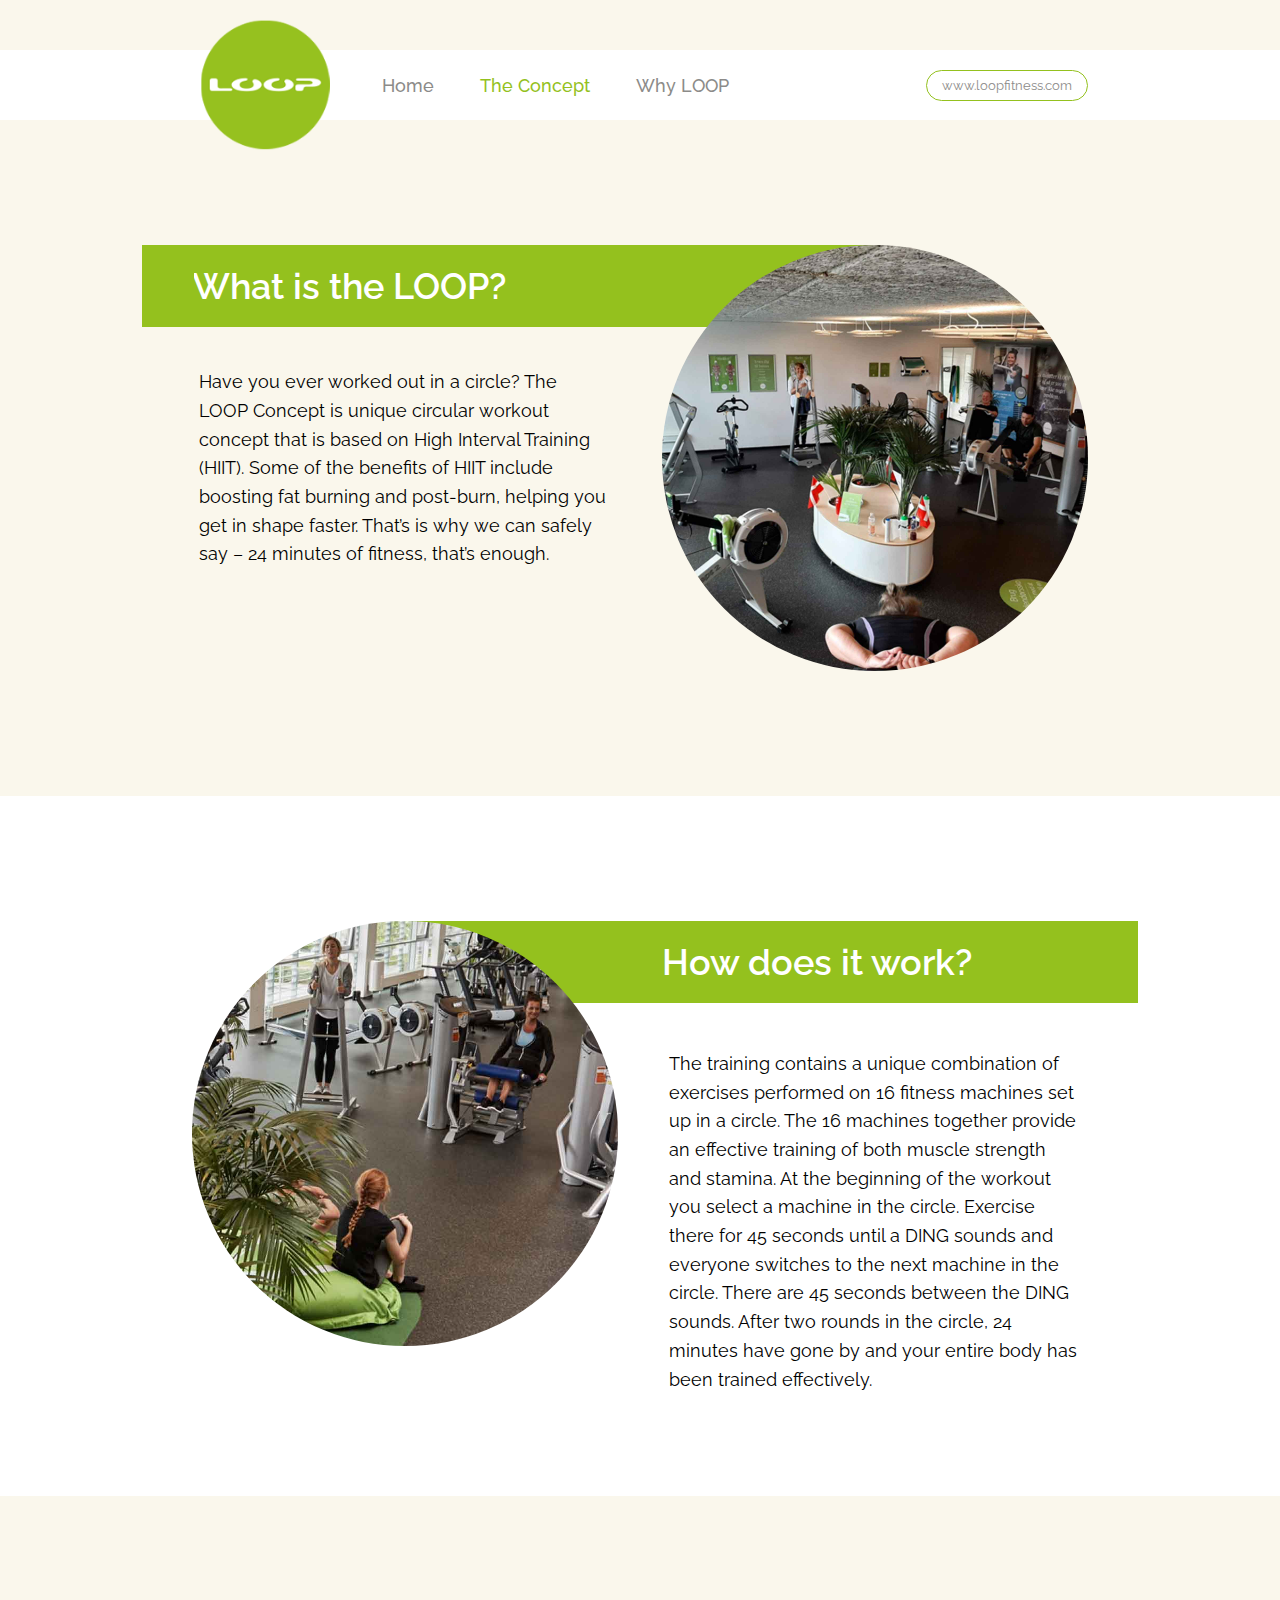
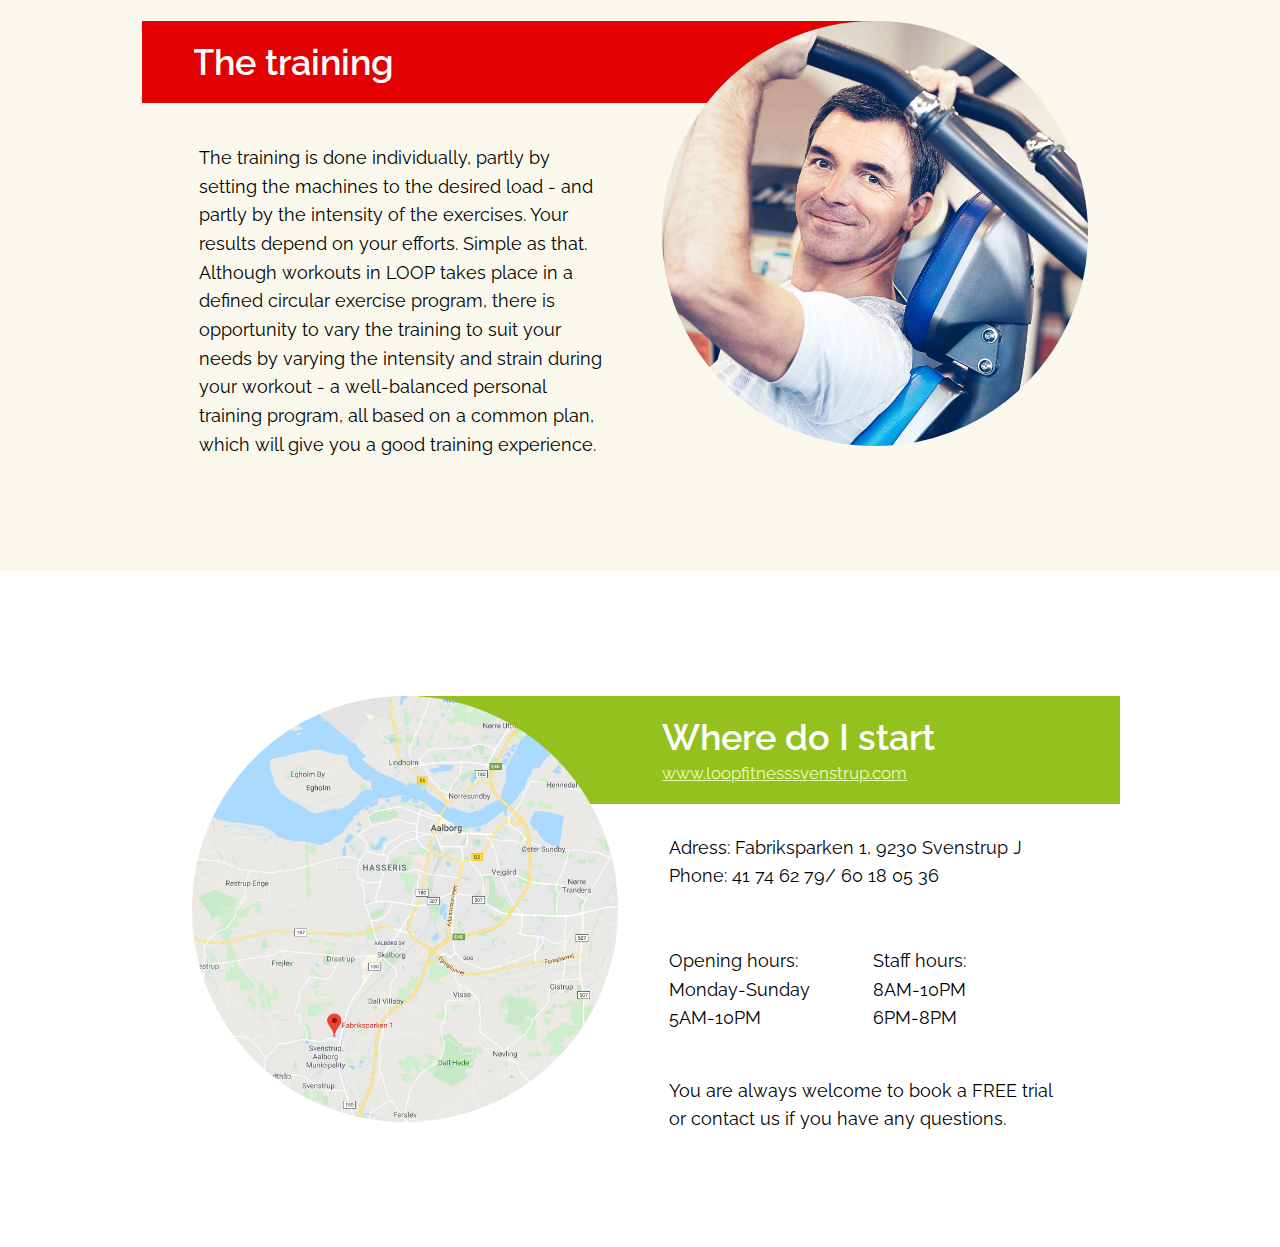
==== concept.html @ ef7888d4 "added content" ====
<!DOCTYPE html>
<html lang="en" dir="ltr">

<head>
    <meta charset="UTF-8">
    <meta name="viewport" content="width=device-width, initial-scale=1.0">
    <meta http-equiv="X-UA-Compatible" content="ie=edge">
    <meta name="description"
        content="The 16 carefully selected machines provide an effective training of both muscle strength and fitness with our unique LOOP concept.">
    <link href="https://fonts.googleapis.com/css?family=Raleway:400,500,600,700&display=swap" rel="stylesheet">
    <link href="./font-awesome/css/font-awesome.min.css" rel="stylesheet">
    <link href="./styles.css" rel="stylesheet" type="text/css">
    <title>LOOP Fitness Svenstrup</title>
</head>

<body class="grid-container">
    <header>
        <img src="./images/loop_logo.png" alt="logo" class="logo">
        <nav>
            <ul>
                <li><a href="index.html">Home</a></li>
                <li class="active"><a href="concept.html">The Concept</a></li>
                <li><a href="why_loop.html">Why LOOP</a></li>
            </ul>
        </nav>
        <a class="nav-btn" href="https://loopfitness.com/da/" target="_blank">www.loopfitness.com</a>
        <i id="menuButton" class="fa fa-bars fa-lg" aria-hidden="true"></i>
    </header>

    <section class="grid-section">
        <header class="item-header">
            <h2 class="headline">What is the LOOP? </h2>
        </header>
        <img src="./images/machines.jpg" alt="Loop person" class="item-image">
        <p class="item-paragraph">
            Have you ever worked out in a circle? The LOOP Concept is unique circular workout concept that is based on
            High Interval Training (HIIT). Some of the benefits of HIIT include boosting fat burning and post-burn,
            helping you get in shape faster. That’s is why we can safely say – 24 minutes of fitness, that’s enough.
        </p>
    </section>

    <section class="flipped grid-section grid-section-flipped ">
        <header class="item-header">
            <h2 class="headline">How does it work? </h2>
        </header>
        <img src="./images/howdoesitwork.jpg" alt="LOOP Concept" class="item-image">
        <p class="item-paragraph">
            The training contains a unique combination of exercises performed on 16 fitness machines set up in a circle.
            The 16 machines together provide an effective training of both muscle strength and stamina. At the beginning
            of the workout you select a machine in the circle. Exercise there for 45 seconds until a DING sounds and
            everyone switches to the next machine in the circle. There are 45 seconds between the DING sounds. After two
            rounds in the circle, 24 minutes have gone by and your entire body has been trained effectively.
        </p>
    </section>

    <section class="christmas grid-section">
        <header class="item-header">
            <h2 class="headline">The training</h2>
        </header>
        <img src="./images/training.jpg" alt="Christmas" class="item-image">
        <p class="item-paragraph">
            The training is done individually, partly by setting the machines to the desired load - and partly by the
            intensity of the exercises. Your results depend on your efforts. Simple as that.

            Although workouts in LOOP takes place in a defined circular exercise program, there is opportunity to vary
            the training to suit your needs by varying the intensity and strain during your workout - a well-balanced
            personal training program, all based on a common plan, which will give you a good training experience.
        </p>
    </section>

    <footer>
        <section class="flipped grid-footer">
            <header class="item-header">
                <h2 class="headline"> Where do I start</h2>
                <a class="link" href="https://loopfitness.com/da/svenstrup-j/" target="_blank">www.loopfitnesssvenstrup.com</a>
            </header>
            <img src="./images/map.jpg" alt="LOOP Fitness Svenstrup map" class="item-image">
            <p class="item-address">
                Adress: Fabriksparken 1, 9230 Svenstrup J
                <br>
                Phone: 41 74 62 79/ 60 18 05 36
            </p>
            <p class="item-centre-hours">
                Opening hours: <br>
                Monday-Sunday <br>
                5AM-10PM
            </p>
            <p class="item-staff-hours">
                Staff hours: <br>
                8AM-10PM <br>
                6PM-8PM
            </p>
            <p class="item-welcome">You are always welcome to book a FREE trial or contact us if you have any questions.
            </p>
        </section>
    </footer>
    <script src="./scripts/main.js"></script>
</body>

</html>
---- styles.css ----
@charset "UTF-8";
:root {
    --lightyellow: #FAF7EC;
    --green: #BFDA79;
    --darkgreen: #94C11E;
    --lightgreen: #e9ffaf;
    --gray: #F5F5F5;
    --darkgray: #8C8B89;
    --white: #FFFFFF;
    --black: #000000;
    --red: #E20000;
}

* {
    margin: 0;
    padding: 0;
    box-sizing: border-box;
}

html, body {
    font-family: 'Raleway', sans-serif;
}

body {
    background-color: var(--lightyellow);
    min-height: 400px;
    font-size: 22px;
}

p {
    font-size: 1.1vw;
    line-height: 1.6;
}

.headline {
    font-size: 2.6vw;
}

body > header {
    width: 100%;
    margin-top: 50px;
    position: relative;
    grid-column-start: 2;
    grid-column-end: 3;
}

body > header::before,
body > header::after {
    content: '';
    height: 100%;
    width: 15vw;
    background-color: var(--white);
    position: absolute;
    top: 0;
}

body > header::before {
    left: -15vw;
}

body > header::after {
    right: -15vw;
}

nav {
    height: 70px;
    width: 100%;
    background-color: var(--white);
}

nav ul {
    list-style-type: none;
    margin-left: 170px;
    padding-top: 21px;
}

nav ul li {
    display: inline;
    margin: 0 20px;
    position: relative;
}

nav ul li a {
    text-decoration: none;
    color: var(--darkgray);
    font-size: 1.4vw;
    font-weight: 500;
    transition: 0.15s ease-in-out;
}

nav ul li.active a {
    color: var(--darkgreen);
}

nav ul li a:hover {
    color: var(--darkgreen);
}

.logo {
    top: -32px;
    position: absolute;
    width: 150px;
    height: auto;
}

#menuButton {
    display: none;
}

.nav-btn {
    position: absolute;
    border: 1px solid var(--darkgreen);
    border-radius: 30px;
    text-align: center;
    padding: 7px 15px;
    font-family: Raleway, sans-serif;
    color: var(--darkgray);
    text-decoration: none;
    right: 0;
    top: 28%;
    font-size: 1vw;
    transition: 0.5s;
}

.nav-btn:hover {
    background-color: var(--darkgreen);
    opacity: 70%;
    color: #FFFFFF;
}

section {
    padding: 150px 0;
    position: relative;
}

section.flipped::after, section.flipped::before {
    content: '';
    background: rgb(255, 255, 255);
    width: 15vw;
    height: 100%;
    position: absolute;
    top: 0;
    z-index: 1;
}

section.flipped::after {
    right: -15vw;
}

section.flipped::before {
    left: -15vw;
}

section, footer {
    grid-column-start: 2;
    grid-column-end: 3;
}

/* default section */
section p {
    margin-top: 10px;
    padding: 7px;
    grid-column-start: 1;
    grid-column-end: 2;
}

section header {
    color: white;
    background-color: var(--darkgreen);
    position: relative;
    padding: 20px 0;
}

section header::before, section header::after {
    content: ' ';
    height: 100%;
    background-color: var(--darkgreen);
    position: absolute;
    z-index: 100;
} 

section header::before {
    top: 0;
    width: 52px;
    left: -50px;
}

section header::after {
    width: 60%;
    right: -60%;
    top: 0;
    z-index: 1;
}

section .headline {
    position: relative;
    font-weight: 600;
    width: 100%;
}

section img {
    width: 100%;
    height: auto;
    border-radius: 50%;
    z-index: 100;
}

section header .link {
    color: var(--lightgreen);
    transition: 0.25s ease-in-out;
    margin-top: 4px;
    font-size: 1.3vw;
}

section header .link:visited {
    color: var(--lightgreen);
}

section header .link:hover {
    color: var(--white);
}

/* flipped section */
section.flipped {
    background-color: var(--white);
}

section.flipped img {
    right: unset;
    left: 0;
}

section.flipped header {
    padding: 20px 0;
}

section.flipped header::before {
    width: 55px;
    left: unset;
    right: -50px;
}

section.flipped header::after {
    right: unset;
    left: -60%;
}

/* christmas section */

.christmas header {
    background-color: #E20000;
}

.christmas header::before,
.christmas header::after {
    background-color: #E20000;
}

/*footer section*/

.flex-container {
    display: flex;
    margin-left: 34vw;
}

/* Grid */
.item-image {
    grid-area: image;
}

.item-paragraph {
    grid-area: paragraph;
}

.item-header {
    grid-area: header;
    align-self: baseline;
}

.item-address {
    grid-area: address;
    align-self: center;
}

.item-centre-hours {
    grid-area: centreHours;
    align-self: center;
}

.item-staff-hours {
    grid-area: staffHours;
    align-self: center;
}

.item-welcome {
    grid-area: welcome
}

.grid-container {
    width: 100%;
}
    
.grid-container {
    display: grid;
    grid-template-columns: 15vw auto 15vw;
    grid-template-rows: auto;
}

.grid-section {
    display: grid;
    grid-template-columns: 47.5% 47.5%;
    grid-column-gap: 5%;
    grid-template-rows: 25% auto;
    grid-template-areas: 
    "header image"
    "paragraph image";
}

.grid-section-flipped {
    grid-template-areas: 
    "image header"
    "image paragraph"
}

.grid-footer {
    display: grid;
    grid-template-columns: 47.5% 5% 22.75% 22.75%;
    grid-template-rows: auto 25% 35% auto;
    grid-template-areas: 
    "image . header header"
    "image . address address"
    "image . centreHours staffHours"
    "image . welcome welcome";
}

/*Small laptops & bigger tablets*/
@media (min-width: 1024px) and (max-width: 1440px) {
    section {
        padding: 125px 0;
        position: relative;
    }

    p {
        font-size: 1.4vw;
        line-height: 1.6;
    }
}

/*Tablets*/
@media (min-width: 768px) and (max-width: 1024px) {
    .grid-container {
        grid-template-columns: 10vw auto 10vw;
    }

    body > header::before,
    body > header::after,
    section.flipped::after, 
    section.flipped::before {
        width: 10vw;
    }

    body > header::before,
    section.flipped::before {
        left: -10vw;
    }

    body > header::after,
    section.flipped::after {
        right: -10vw;
    }

    nav {
        display: flex;
        justify-content: flex-end;
        margin-left: 0;
    }

    nav ul li a {
        font-size: 1.8vw;
    }

    nav ul li:last-child {
        margin-right: 0;
    }

    .nav-btn {
        display: none;
    }
    
    p {
        font-size: 1.6vw;
        line-height: 1.6;
    }
    
    section article header::before {
        width: 50px;
    } 
    
    section.flipped header::before {
        width: 32px;
        left: unset;
        right: -30px;
    }

    section header::before {
        width: 32px;
        left: -30px;
    }
    
    section {
        padding: 125px 0;
        position: relative;
    }
}

/* common tablets - small laptops */
@media (min-width: 768px) and (max-width: 1440px) {
    section header::after {
        width: 62%;
    }

    .headline {
        font-size: 2.8vw;
        z-index: 10;
    }

    .link {
        position: relative;
        z-index: 10;
    }
}

/*Phones & phablets*/
@media (max-width: 768px) {
    .grid-container {
        display: grid;
        grid-template-columns: 10vw auto 10vw;
        grid-template-rows: auto;
    }

    .grid-section {
        display: grid;
        grid-template-columns: 100%;
        grid-template-rows: auto auto auto;
        grid-template-areas:
            "header"
            "image"
            "paragraph";
    }

    .grid-footer {
        display: grid;
        grid-template-columns: 50% 50%;
        grid-template-rows: repeat(5, auto);
        grid-template-areas:
            "header header"
            "image image"
            "address address"
            "centreHours staffHours"
            "welcome welcome";
    }

    .item-address,
    .item-welcome {
        text-align: center;
    }

    section header .link {
        color: var(--darkgray);
        margin: 10px 0;
        font-size: 4vw;
    }

    section header .link:visited {
        color: var(--darkgray);
    }

    section header::before, 
    section header::after {
        display: none;
    }

    section.flipped::after, 
    section.flipped::before,
    body > header::before,
    body > header::after {
        width: 10vw;
    }

    section.flipped::after,
    body > header::after {
        right: -10vw;
    }

    section.flipped::before,
    body > header::before {
        left: -10vw;
    }
    
    section.christmas header {
        background: transparent;
        color: var(--red);
    }

    section header {
        background: transparent;
        color: var(--darkgreen);
    }

    section, section.flipped {
        padding: 3%;
    }

    .headline {
        font-size: 6vw;
        line-height: 1.2;
        text-align: center;
    }

    section article header,
    section.flipped header {
        padding: 20px 0;
        width: 100%;
        color: var(--darkgreen);
        background: transparent;
        text-align: center;
    }

    .christmas article header {
        background: transparent;
        color: var(--red);
    }

    section article header .link,
    section article header .link:visited {
        color: var(--darkgray);
        font-size: 4vw;
    }
    

    section img {
        width: 70%;
        margin: 0 15%;
        position: relative;
    }

    section p {
        width: 100%;
        margin: 20px 0;
        font-size: 3.5vw;
    }

    section article header::before {
        display: none;
    }

    .logo {
        width: 100px;
        left: 0px;
        top: -21px;
        margin: 0;
    }

    .nav-btn {
        display: none;
    }

    #menuButton {
        display: block;
    }
    
    header .fa {
        position: absolute;
        right: 0;
        top: 14px;
        color: var(--darkgray);
    }
    
    header nav {
        background-color: var(--white);
        height: 50px;
        transition: 0.15s ease-out;
        justify-content: center;
    }
    
    header nav ul {
        text-align: center;
        list-style-type: none;
        padding: 15px 0 0 0;
        margin: 0;
    }
    
    header nav.active {
        height: 173px;
    }
    
    header nav ul li {
        opacity: 0;
        margin: 15px 0;
        display: block;
    }

    header nav ul li:first-child {
        margin-top: 0;
    }

    header nav ul li:last-child {
        margin-bottom: 0;
    }
    
    header nav.active ul li {
        opacity: 1;
        transition: 0.25s ease-in-out;
    }
    
    header nav ul li.active {
        color: var(--darkgreen);
    }

    header nav.active ul li::after {
        opacity: 1;
    }
    
    header nav ul li::after {
        content: ' ';
        display: block;
        height: 2px;
        width: 50px;
        background-color: var(--darkgreen);
        margin-left: calc(50% - 25px);
        margin-top: 10px;
        transition: 0.15s ease-in-out;
        opacity: 0;
    }
    
    header nav ul li:last-child::after {
        content: ' ';
        display: none;
    }

    header nav ul li a {
        font-size: 3.2vw;
    }
}

@media (max-width: 475px) {
    body > header {
        margin-bottom: 20px;
    }

    header nav ul li a {
        font-size: 4vw;
    }
}
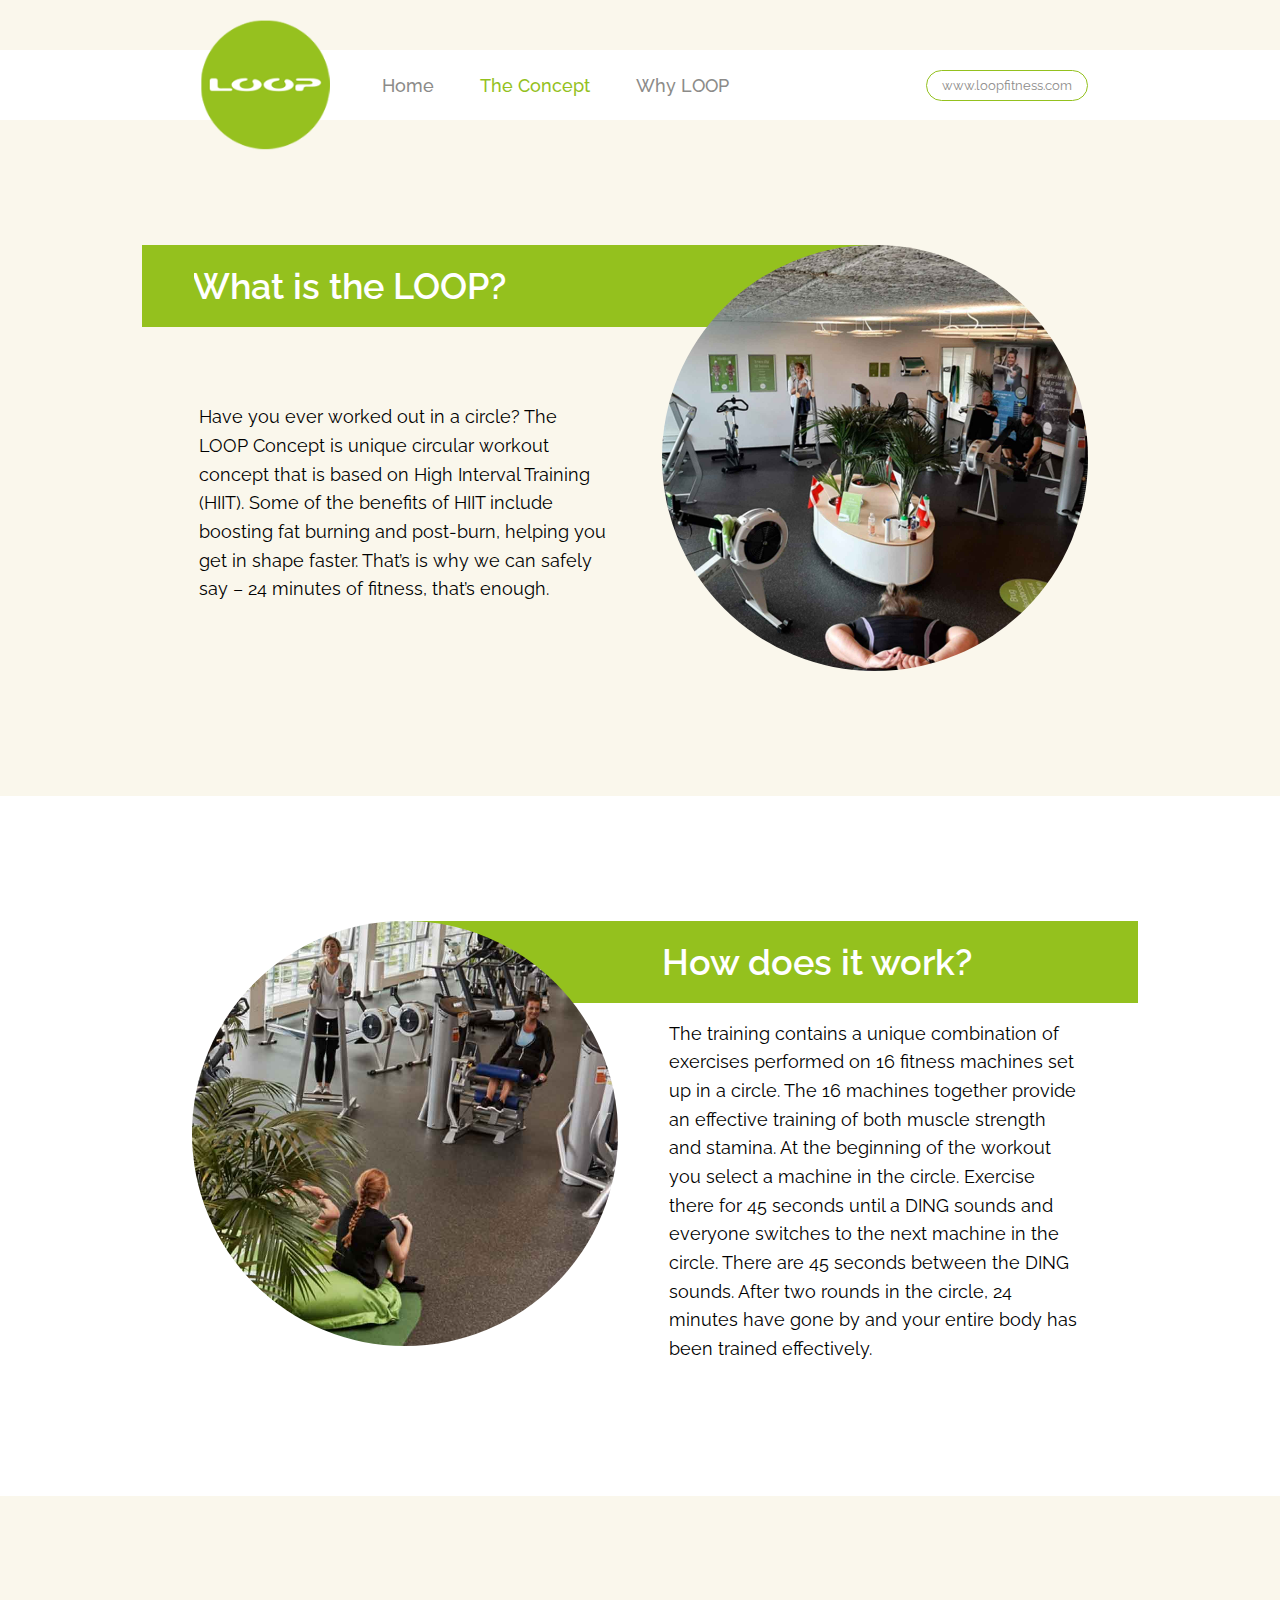
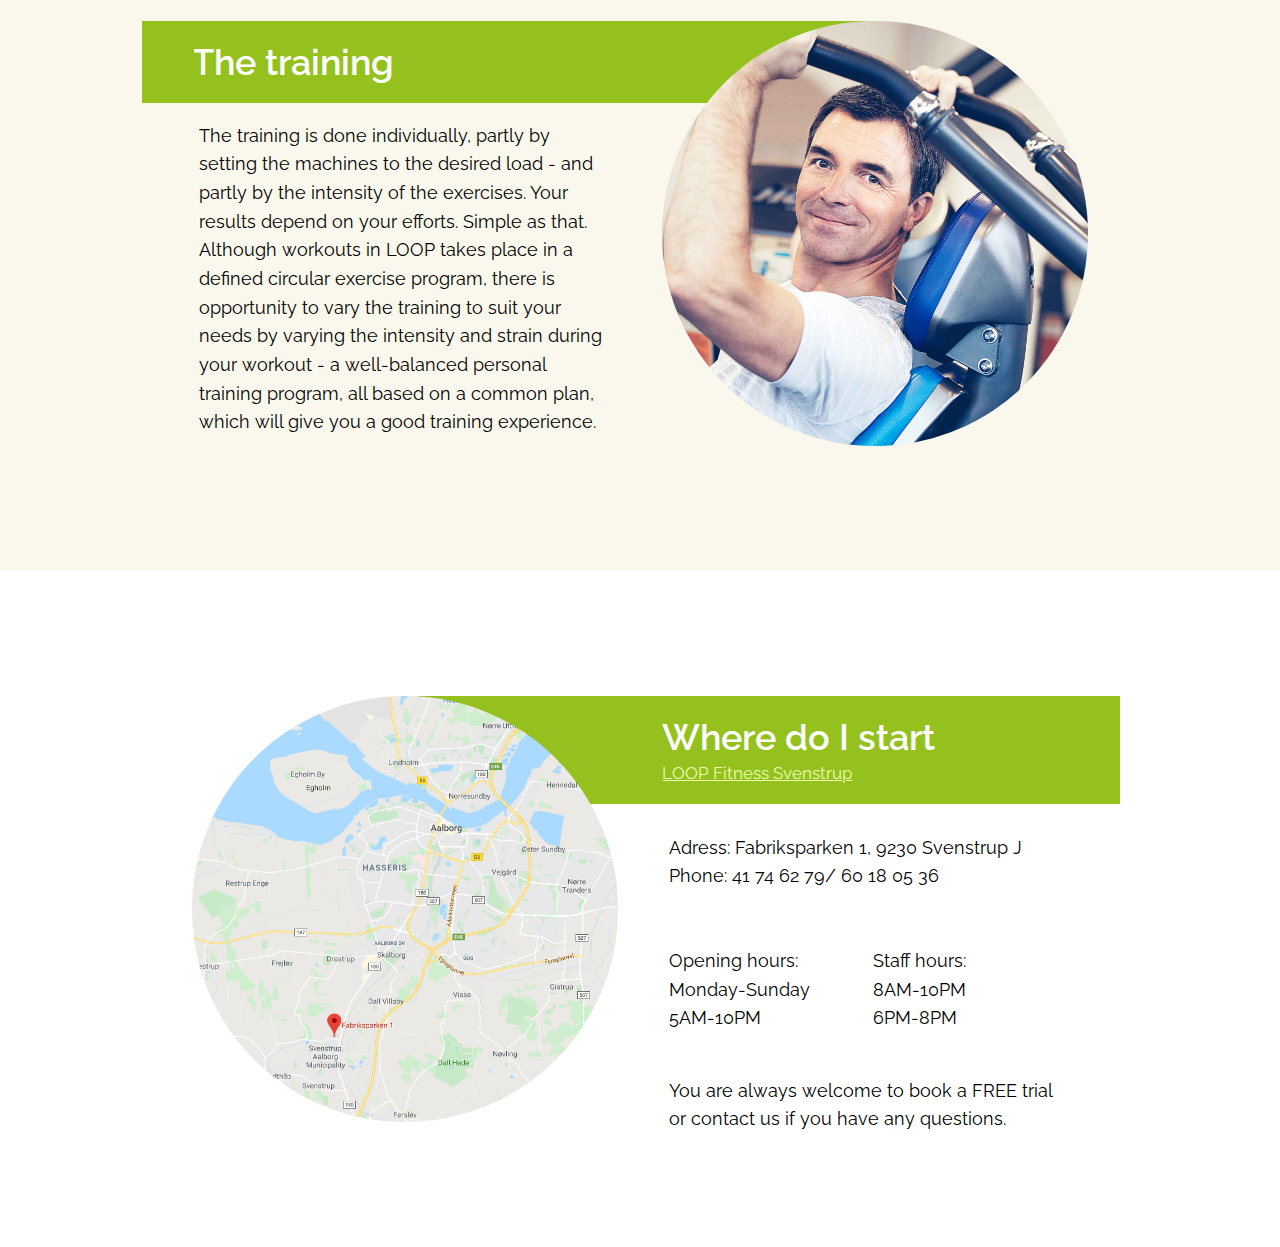
==== commit 646f2da1: "Fix links and headings" ====
--- a/concept.html
+++ b/concept.html
@@ -19,7 +19,7 @@
         <nav>
             <ul>
                 <li><a href="index.html">Home</a></li>
-                <li class="active"><a href="concept.html">The Concept</a></li>
+                <li class="active"><a href="">The Concept</a></li>
                 <li><a href="why_loop.html">Why LOOP</a></li>
             </ul>
         </nav>
@@ -53,7 +53,7 @@
         </p>
     </section>
 
-    <section class="christmas grid-section">
+    <section class="grid-section">
         <header class="item-header">
             <h2 class="headline">The training</h2>
         </header>
@@ -72,7 +72,7 @@
         <section class="flipped grid-footer">
             <header class="item-header">
                 <h2 class="headline"> Where do I start</h2>
-                <a class="link" href="https://loopfitness.com/da/svenstrup-j/" target="_blank">www.loopfitnesssvenstrup.com</a>
+                <a class="link" href="https://loopfitness.com/da/svenstrup-j/" target="_blank">LOOP Fitness Svenstrup</a>
             </header>
             <img src="./images/map.jpg" alt="LOOP Fitness Svenstrup map" class="item-image">
             <p class="item-address">
--- a/styles.css
+++ b/styles.css
@@ -310,7 +310,7 @@
     display: grid;
     grid-template-columns: 47.5% 47.5%;
     grid-column-gap: 5%;
-    grid-template-rows: 25% auto;
+    grid-template-rows: auto auto;
     grid-template-areas: 
     "header image"
     "paragraph image";
@@ -460,6 +460,10 @@
             "welcome welcome";
     }
 
+    body > header {
+        margin-bottom: 20px;
+    }
+
     .item-address,
     .item-welcome {
         text-align: center;
@@ -644,10 +648,6 @@
 }
 
 @media (max-width: 475px) {
-    body > header {
-        margin-bottom: 20px;
-    }
-
     header nav ul li a {
         font-size: 4vw;
     }
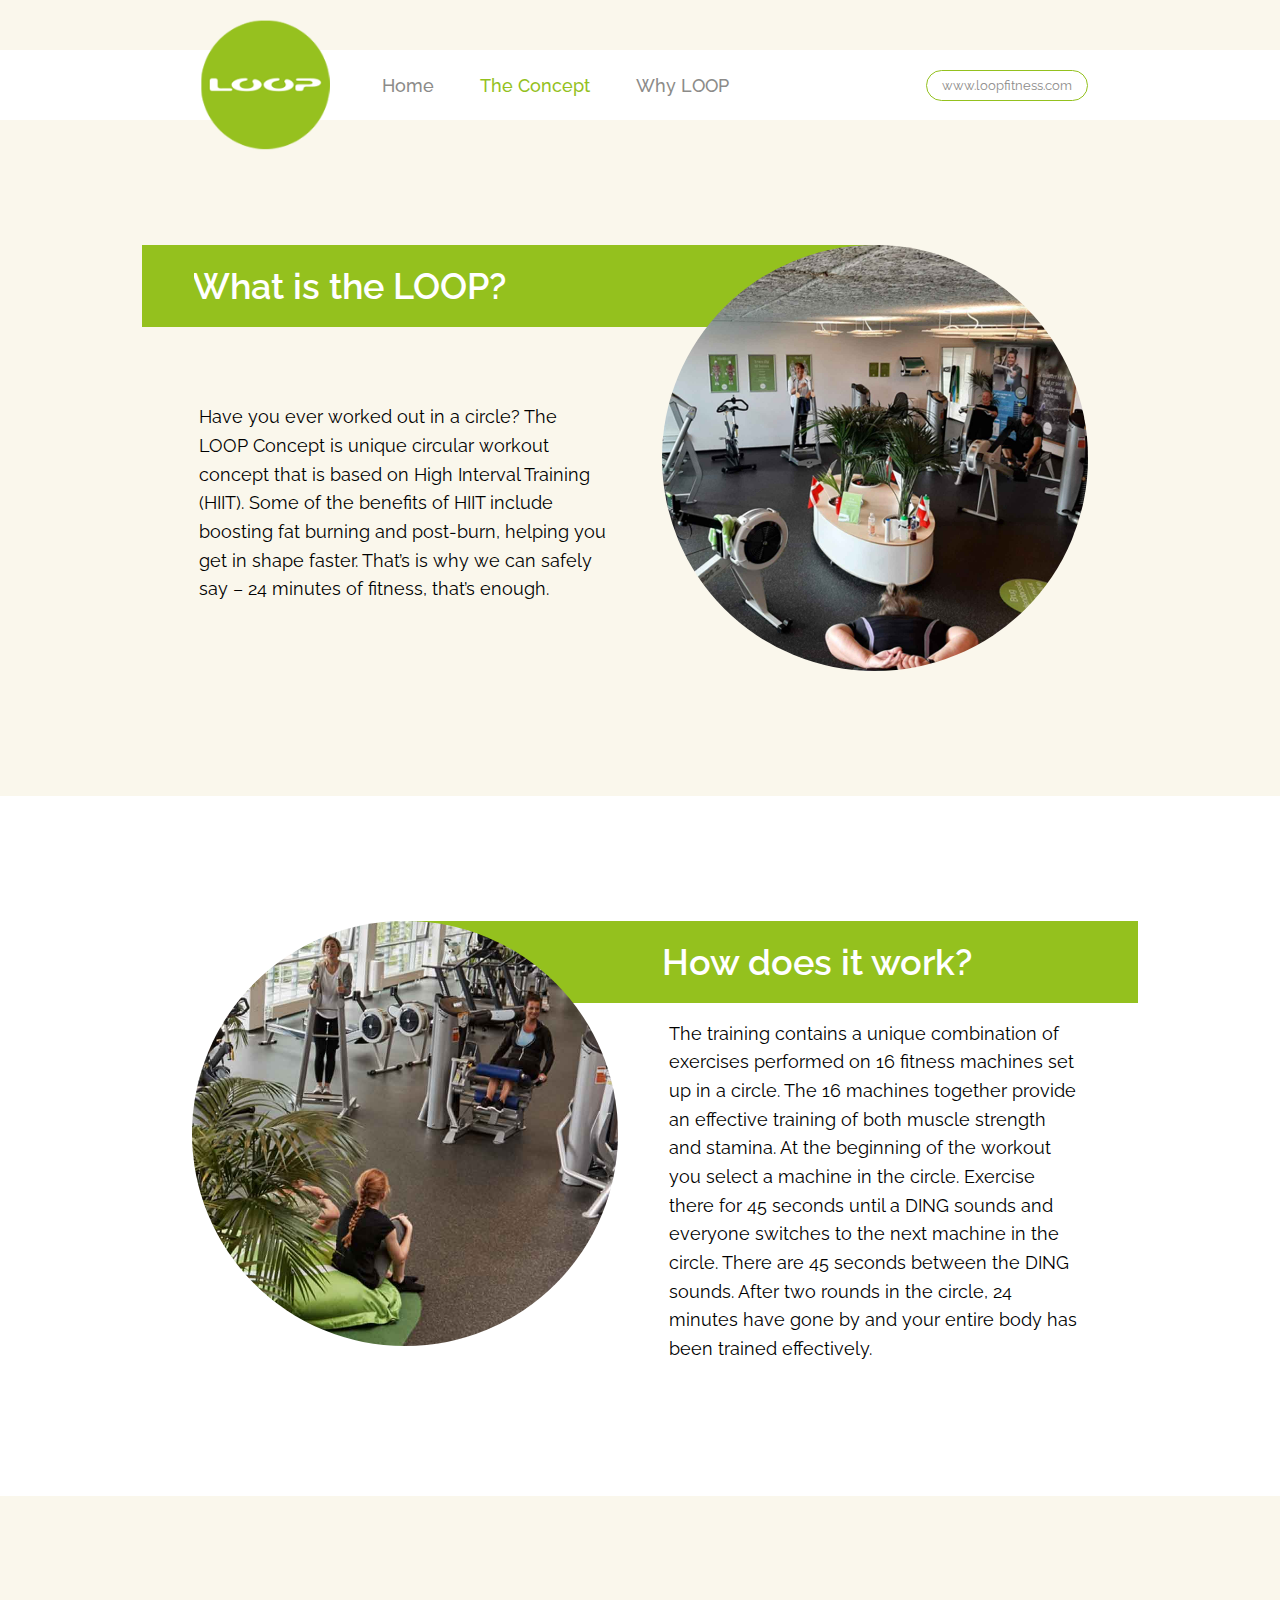
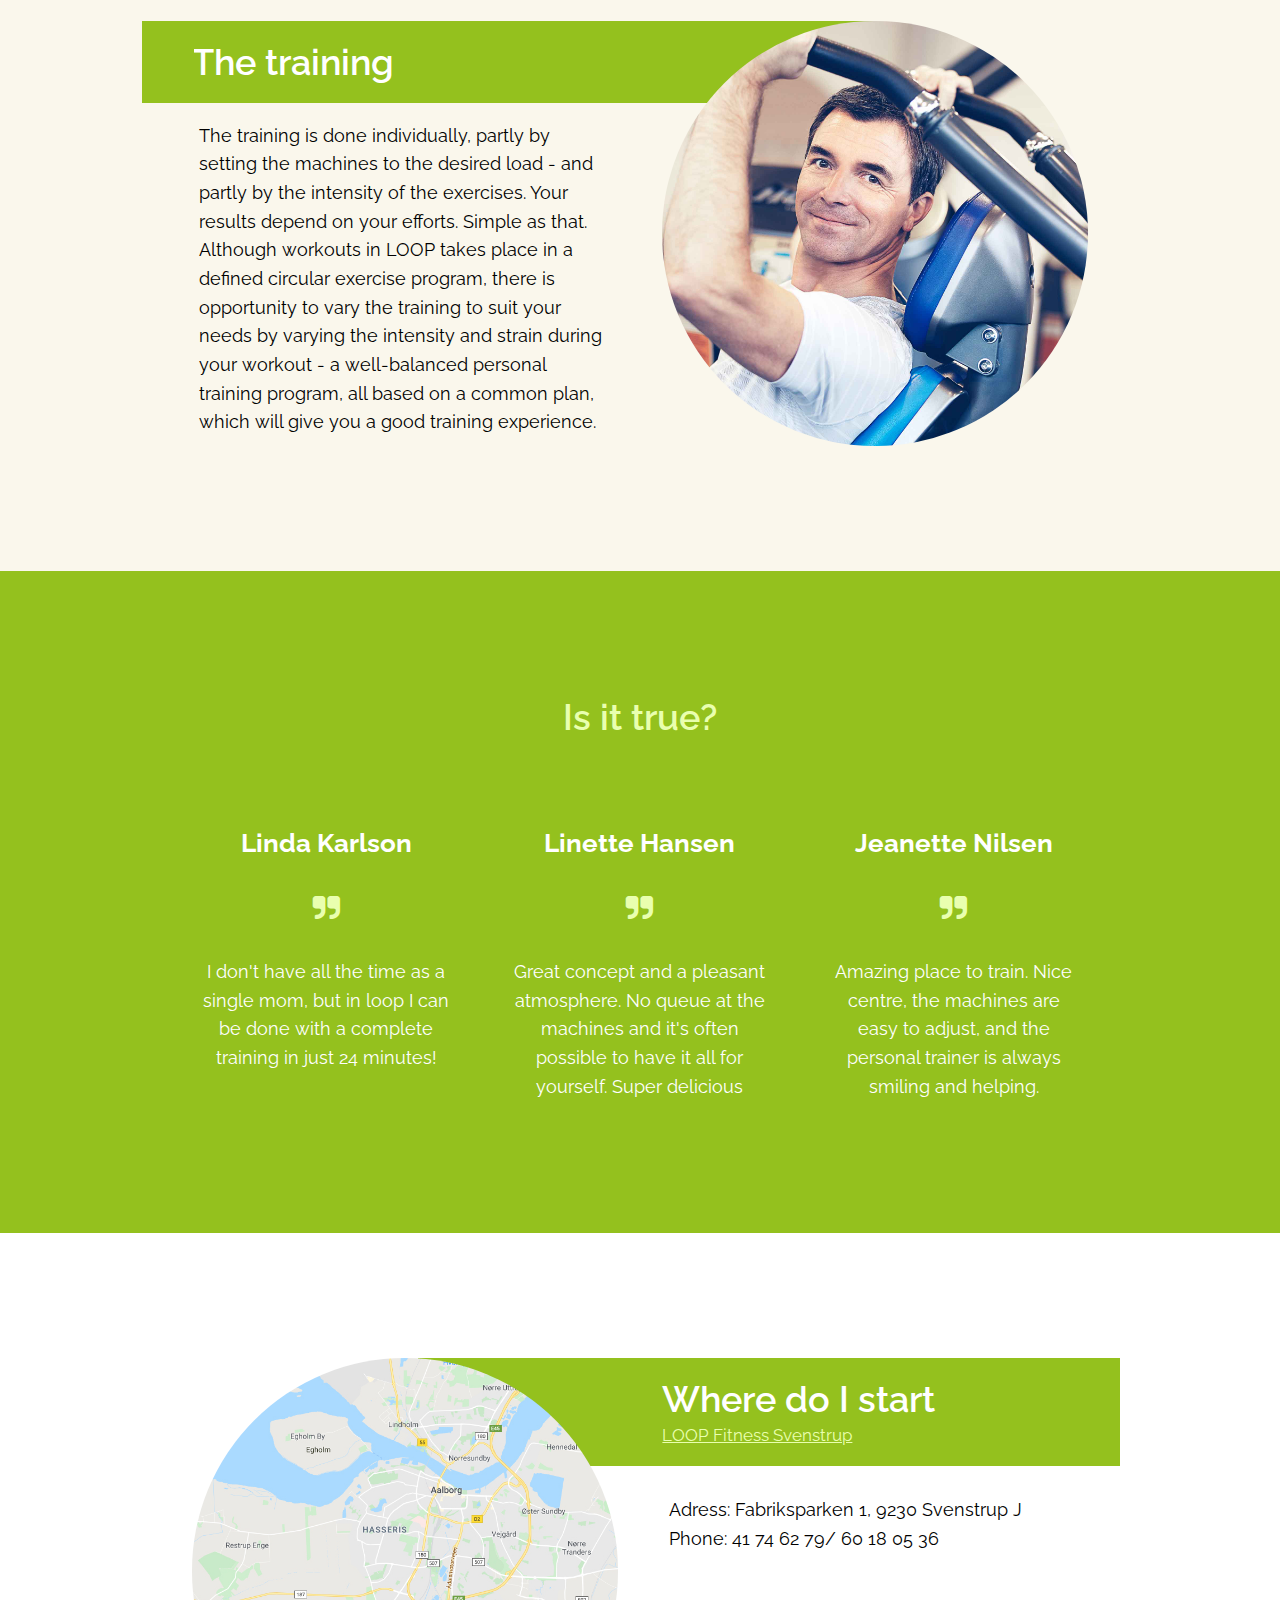
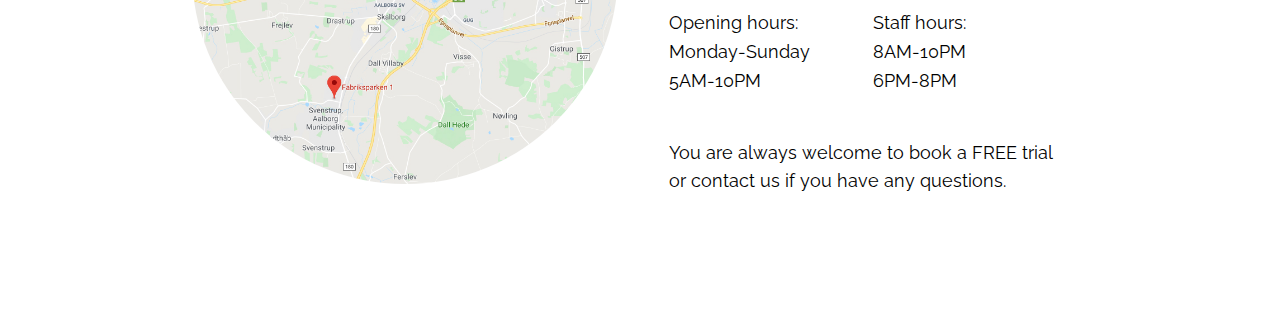
==== commit 19985809: "Add testimonials section on concept page" ====
--- a/concept.html
+++ b/concept.html
@@ -68,6 +68,39 @@
         </p>
     </section>
 
+    <section class="grid-testimonials">
+        <h2 class="item-header headline">Is it true?</h3>
+        <article class="item-testimonial-one">
+            <header>
+                <h3>Linda Karlson</h3>
+                <i class="fa fa-quote-right fa-lg" aria-hidden="true"></i>
+            </header>
+            <p>
+                I don't have all the time as a single mom, but in loop I can be done with a complete training in just 24 minutes! 
+            </p>
+        </article>
+
+        <article class="item-testimonial-two">
+            <header>
+                <h3>Linette Hansen</h3>
+                <i class="fa fa-quote-right fa-lg" aria-hidden="true"></i>
+            </header>
+            <p>
+                Great concept and a pleasant atmosphere. No queue at the machines and it's often possible to have it all for yourself. Super delicious
+            </p>
+        </article>
+
+        <article class="item-testimonial-three">
+            <header>
+                <h3>Jeanette Nilsen</h3>
+                <i class="fa fa-quote-right fa-lg" aria-hidden="true"></i>
+            </header>
+            <p>
+                Amazing place to train. Nice centre, the machines are easy to adjust, and the personal trainer is always smiling and helping.
+            </p>
+        </article>
+    </section>
+
     <footer>
         <section class="flipped grid-footer">
             <header class="item-header">
--- a/styles.css
+++ b/styles.css
@@ -1,6 +1,7 @@
 @charset "UTF-8";
 :root {
     --lightyellow: #FAF7EC;
+    --lightgreen: #cdff4b;
     --green: #BFDA79;
     --darkgreen: #94C11E;
     --lightgreen: #e9ffaf;
@@ -133,6 +134,7 @@
     position: relative;
 }
 
+.grid-testimonials::after, .grid-testimonials::before,
 section.flipped::after, section.flipped::before {
     content: '';
     background: rgb(255, 255, 255);
@@ -143,11 +145,13 @@
     z-index: 1;
 }
 
-section.flipped::after {
+section.flipped::after,
+.grid-testimonials::after {
     right: -15vw;
 }
 
-section.flipped::before {
+section.flipped::before,
+.grid-testimonials::before {
     left: -15vw;
 }
 
@@ -293,7 +297,19 @@
 }
 
 .item-welcome {
-    grid-area: welcome
+    grid-area: welcome;
+}
+
+.item-testimonial-one {
+    grid-area: testimonial-one;
+}
+
+.item-testimonial-two {
+    grid-area: testimonial-two;
+}
+
+.item-testimonial-three {
+    grid-area: testimonial-three;
 }
 
 .grid-container {
@@ -331,6 +347,51 @@
     "image . address address"
     "image . centreHours staffHours"
     "image . welcome welcome";
+}
+
+.grid-testimonials {
+    display: grid;
+    grid-template-columns: 1fr 1fr 1fr;
+    grid-column-gap: 5%;
+    grid-template-rows: auto auto;
+    grid-template-areas: 
+        "header header header"
+        "testimonial-one testimonial-two testimonial-three";
+    background-color: var(--darkgreen);
+}
+
+.grid-testimonials::after,
+.grid-testimonials::before {
+    background-color: var(--darkgreen);
+}
+
+.grid-testimonials article header::before,
+.grid-testimonials article header::after {
+    display: none;
+    background-color: transparent;
+}
+
+.grid-testimonials article {
+    text-align: center;
+    color: var(--white);
+    display: grid;
+    display: flex;
+    flex-direction: column;
+}
+
+.grid-testimonials article i {
+    color: var(--lightgreen);
+    margin: 40px 0 0 0;
+}
+
+.grid-testimonials article header {
+    background-color: transparent;
+}
+
+.grid-testimonials .item-header {
+    text-align: center;
+    color: var(--lightgreen);
+    margin-bottom: 70px;
 }
 
 /*Small laptops & bigger tablets*/
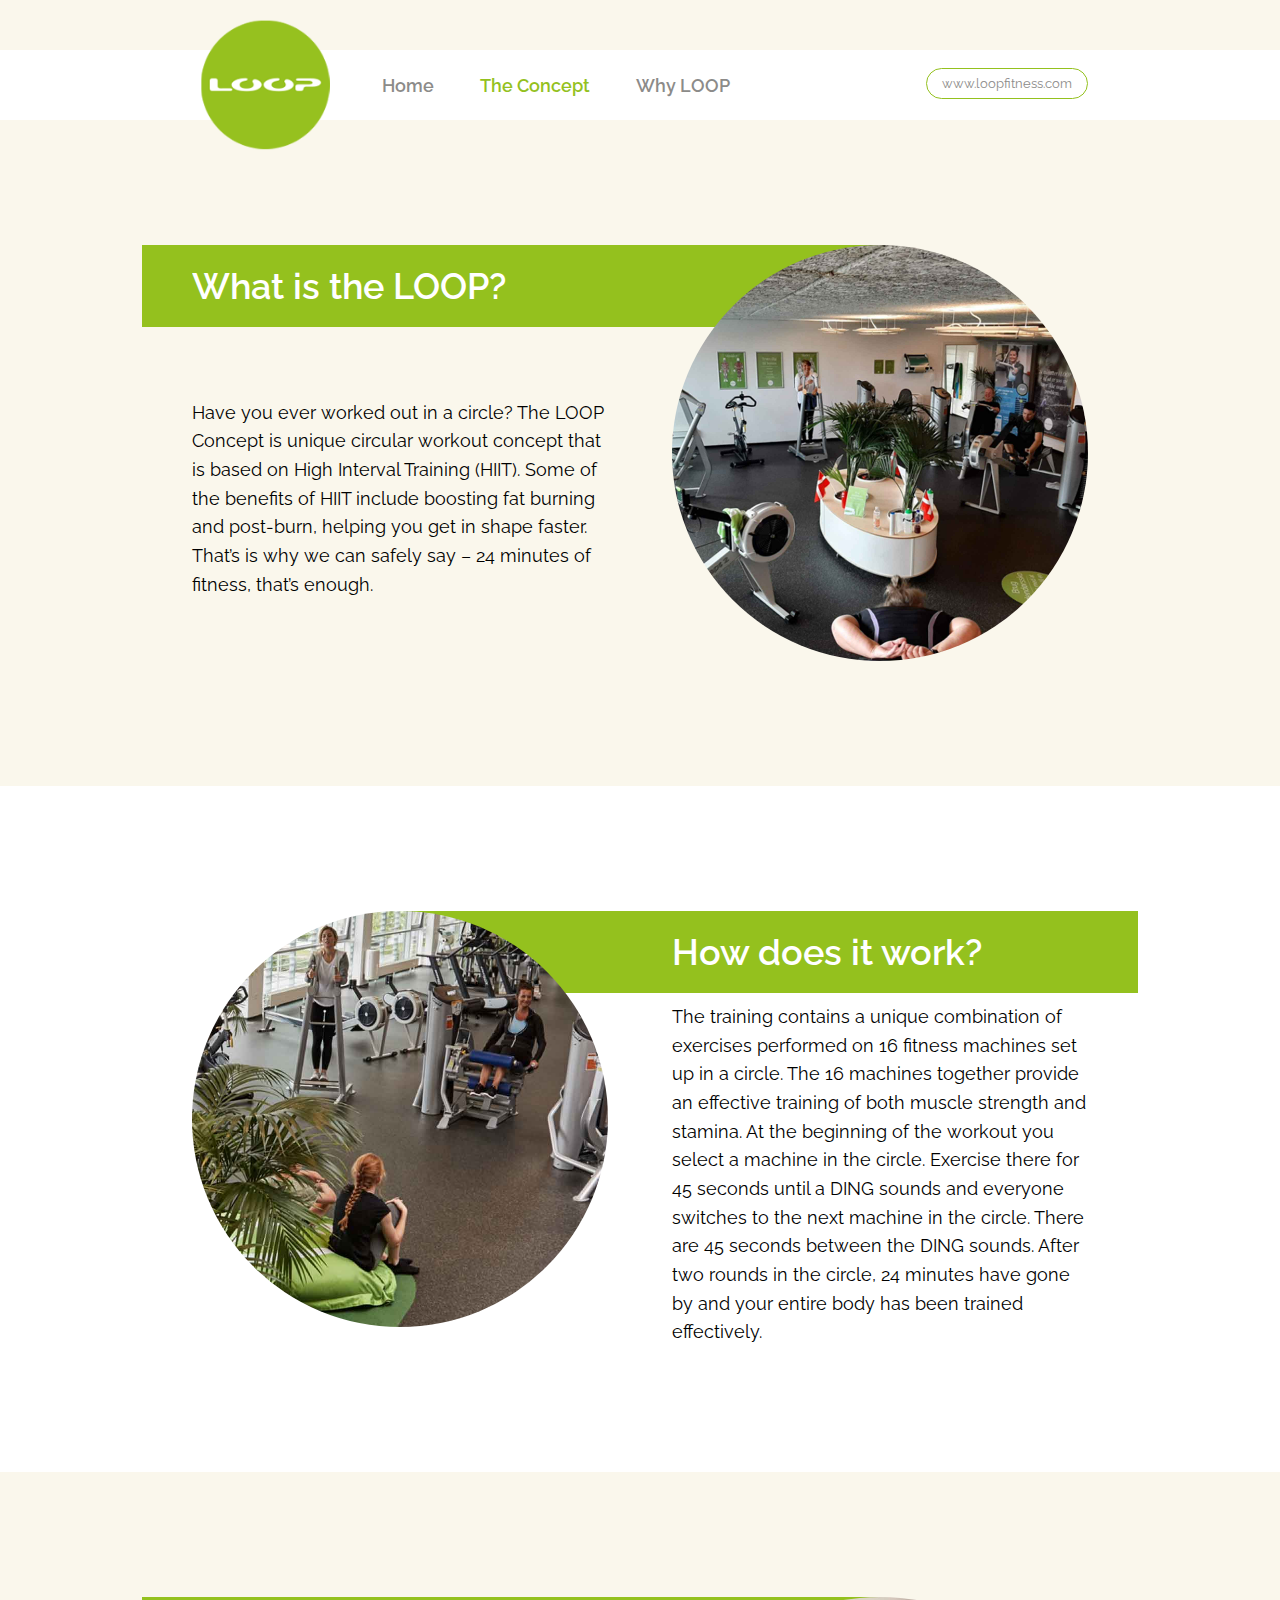
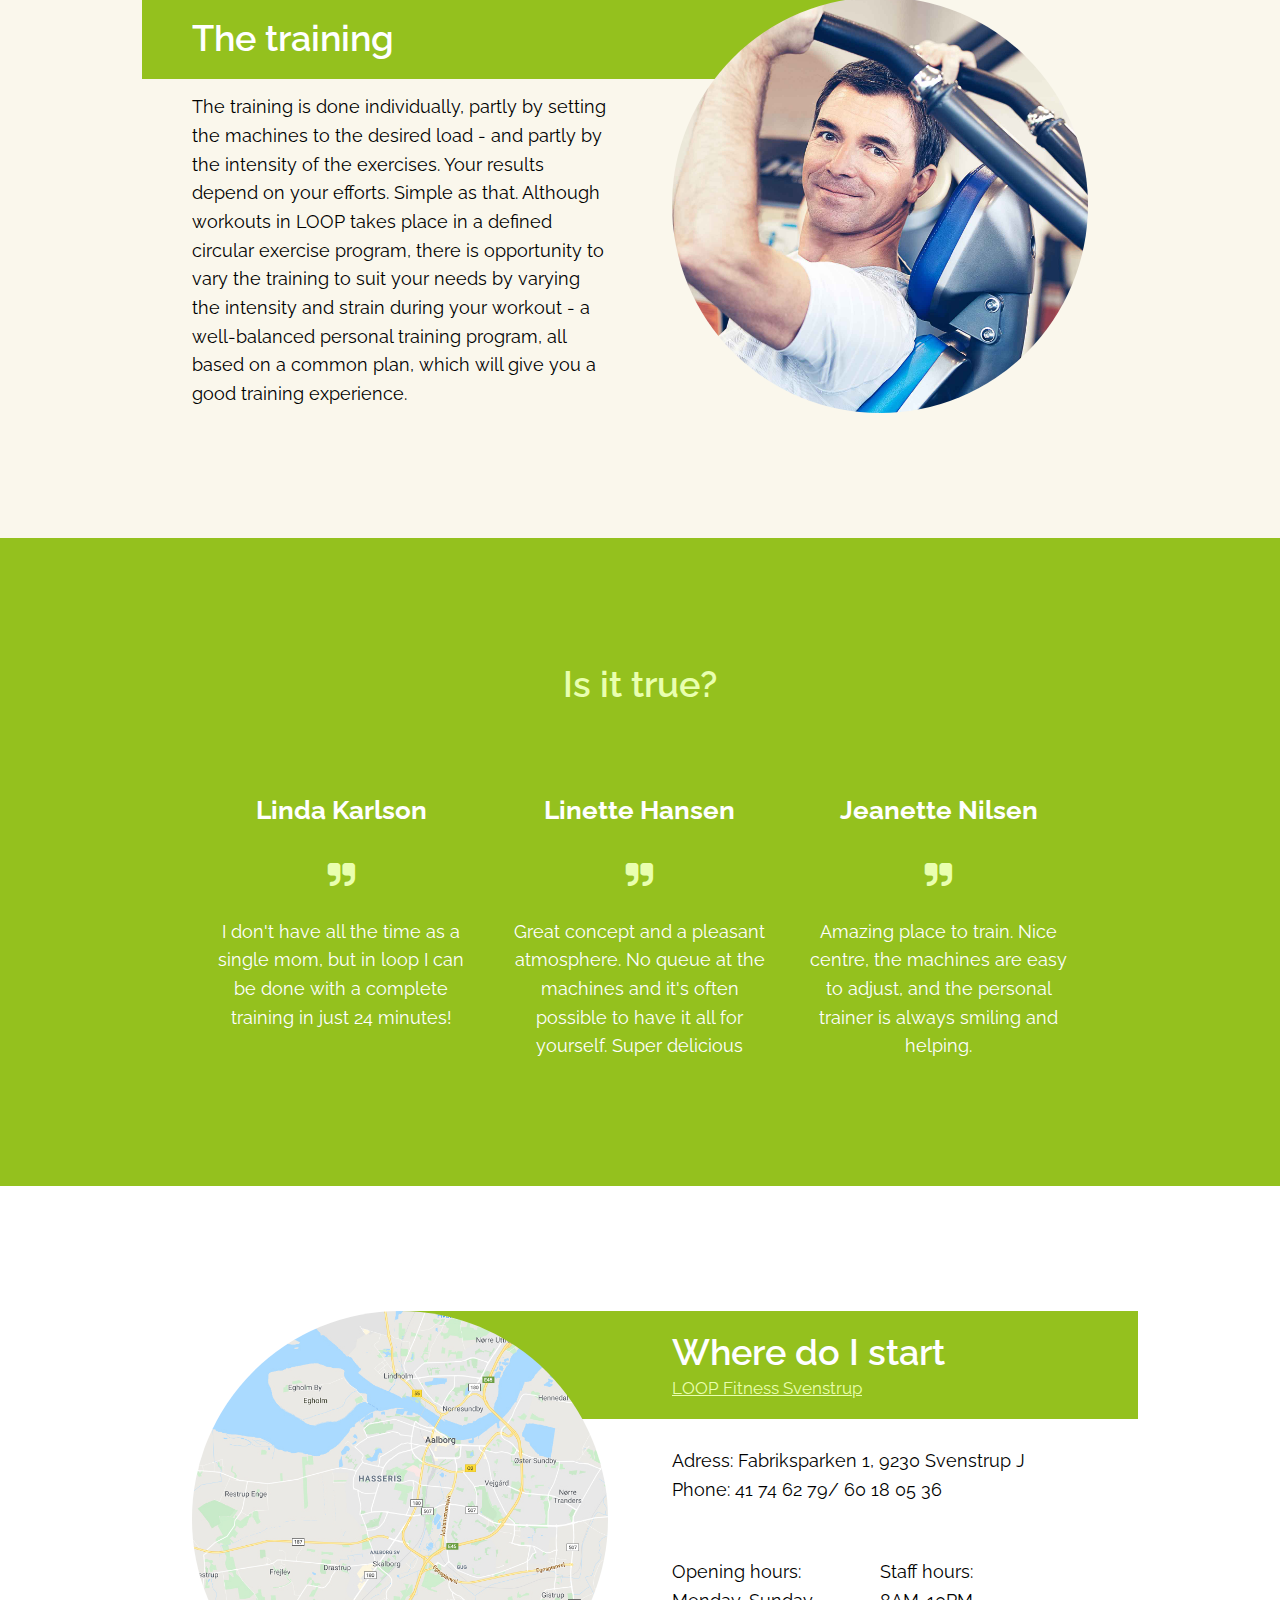
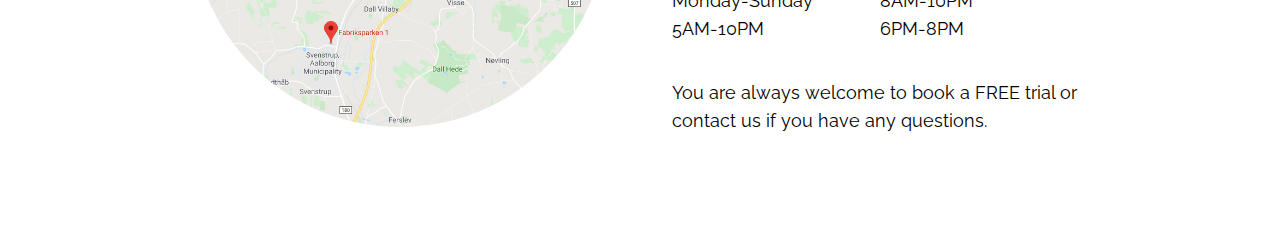
==== commit 1324bf98: "Remove all before/after elements of each section" ====
--- a/concept.html
+++ b/concept.html
@@ -13,7 +13,7 @@
     <title>LOOP Fitness Svenstrup</title>
 </head>
 
-<body class="grid-container">
+<body>
     <header>
         <img src="./images/loop_logo.png" alt="logo" class="logo">
         <nav>
--- a/styles.css
+++ b/styles.css
@@ -1,7 +1,6 @@
 @charset "UTF-8";
 :root {
     --lightyellow: #FAF7EC;
-    --lightgreen: #cdff4b;
     --green: #BFDA79;
     --darkgreen: #94C11E;
     --lightgreen: #e9ffaf;
@@ -15,7 +14,8 @@
 * {
     margin: 0;
     padding: 0;
-    box-sizing: border-box;
+    -webkit-box-sizing: border-box;
+            box-sizing: border-box;
 }
 
 html, body {
@@ -42,25 +42,9 @@
     margin-top: 50px;
     position: relative;
     grid-column-start: 2;
+    padding: 0 15vw;
     grid-column-end: 3;
-}
-
-body > header::before,
-body > header::after {
-    content: '';
-    height: 100%;
-    width: 15vw;
-    background-color: var(--white);
-    position: absolute;
-    top: 0;
-}
-
-body > header::before {
-    left: -15vw;
-}
-
-body > header::after {
-    right: -15vw;
+    background: white;
 }
 
 nav {
@@ -84,8 +68,9 @@
 nav ul li a {
     text-decoration: none;
     color: var(--darkgray);
-    font-size: 1.4vw;
-    font-weight: 500;
+    font-size: 1vw;
+    font-weight: 600;
+    -webkit-transition: 0.15s ease-in-out;
     transition: 0.15s ease-in-out;
 }
 
@@ -117,9 +102,10 @@
     font-family: Raleway, sans-serif;
     color: var(--darkgray);
     text-decoration: none;
-    right: 0;
-    top: 28%;
+    right: 15vw;
+    top: 25%;
     font-size: 1vw;
+    -webkit-transition: 0.5s;
     transition: 0.5s;
 }
 
@@ -134,36 +120,9 @@
     position: relative;
 }
 
-.grid-testimonials::after, .grid-testimonials::before,
-section.flipped::after, section.flipped::before {
-    content: '';
-    background: rgb(255, 255, 255);
-    width: 15vw;
-    height: 100%;
-    position: absolute;
-    top: 0;
-    z-index: 1;
-}
-
-section.flipped::after,
-.grid-testimonials::after {
-    right: -15vw;
-}
-
-section.flipped::before,
-.grid-testimonials::before {
-    left: -15vw;
-}
-
-section, footer {
-    grid-column-start: 2;
-    grid-column-end: 3;
-}
-
 /* default section */
 section p {
     margin-top: 10px;
-    padding: 7px;
     grid-column-start: 1;
     grid-column-end: 2;
 }
@@ -185,13 +144,13 @@
 
 section header::before {
     top: 0;
-    width: 52px;
+    width: 50px;
     left: -50px;
 }
 
 section header::after {
-    width: 60%;
-    right: -60%;
+    width: 65%;
+    right: -65%;
     top: 0;
     z-index: 1;
 }
@@ -211,6 +170,7 @@
 
 section header .link {
     color: var(--lightgreen);
+    -webkit-transition: 0.25s ease-in-out;
     transition: 0.25s ease-in-out;
     margin-top: 4px;
     font-size: 1.3vw;
@@ -246,7 +206,7 @@
 
 section.flipped header::after {
     right: unset;
-    left: -60%;
+    left: -65%;
 }
 
 /* christmas section */
@@ -263,6 +223,8 @@
 /*footer section*/
 
 .flex-container {
+    display: -webkit-box;
+    display: -ms-flexbox;
     display: flex;
     margin-left: 34vw;
 }
@@ -312,56 +274,39 @@
     grid-area: testimonial-three;
 }
 
-.grid-container {
-    width: 100%;
-}
-    
-.grid-container {
-    display: grid;
-    grid-template-columns: 15vw auto 15vw;
-    grid-template-rows: auto;
-}
-
 .grid-section {
     display: grid;
-    grid-template-columns: 47.5% 47.5%;
-    grid-column-gap: 5%;
+    grid-template-columns: 15vw 1fr 5vw 1fr 15vw;
     grid-template-rows: auto auto;
-    grid-template-areas: 
-    "header image"
-    "paragraph image";
+    grid-template-areas:
+        ". header . image ."
+        ". paragraph . image .";
 }
 
 .grid-section-flipped {
     grid-template-areas: 
-    "image header"
-    "image paragraph"
+    ". image . header ."
+    ". image . paragraph .";
 }
 
 .grid-footer {
     display: grid;
-    grid-template-columns: 47.5% 5% 22.75% 22.75%;
+    grid-template-columns: 15vw 2fr 5vw 1fr 1fr 15vw;
     grid-template-rows: auto 25% 35% auto;
-    grid-template-areas: 
-    "image . header header"
-    "image . address address"
-    "image . centreHours staffHours"
-    "image . welcome welcome";
+    grid-template-areas:
+        ". image . header header ."
+        ". image . address address. "
+        ". image . centreHours staffHours ."
+        ". image . welcome welcome .";
 }
 
 .grid-testimonials {
     display: grid;
-    grid-template-columns: 1fr 1fr 1fr;
-    grid-column-gap: 5%;
+    grid-template-columns: 15vw 1fr 1fr 1fr 15vw;
     grid-template-rows: auto auto;
-    grid-template-areas: 
-        "header header header"
-        "testimonial-one testimonial-two testimonial-three";
-    background-color: var(--darkgreen);
-}
-
-.grid-testimonials::after,
-.grid-testimonials::before {
+    grid-template-areas:
+        ". header header header ."
+        ". testimonial-one testimonial-two testimonial-three .";
     background-color: var(--darkgreen);
 }
 
@@ -375,8 +320,13 @@
     text-align: center;
     color: var(--white);
     display: grid;
+    display: -webkit-box;
+    display: -ms-flexbox;
     display: flex;
-    flex-direction: column;
+    -webkit-box-orient: vertical;
+    -webkit-box-direction: normal;
+        -ms-flex-direction: column;
+            flex-direction: column;
 }
 
 .grid-testimonials article i {
@@ -392,6 +342,10 @@
     text-align: center;
     color: var(--lightgreen);
     margin-bottom: 70px;
+}
+
+.grid-testimonials article p {
+    padding: 0 20px;
 }
 
 /*Small laptops & bigger tablets*/
@@ -405,34 +359,21 @@
         font-size: 1.4vw;
         line-height: 1.6;
     }
+
+    nav ul li a {
+        font-size: 1.4vw;
+    }
 }
 
 /*Tablets*/
 @media (min-width: 768px) and (max-width: 1024px) {
-    .grid-container {
-        grid-template-columns: 10vw auto 10vw;
-    }
-
-    body > header::before,
-    body > header::after,
-    section.flipped::after, 
-    section.flipped::before {
-        width: 10vw;
-    }
-
-    body > header::before,
-    section.flipped::before {
-        left: -10vw;
-    }
-
-    body > header::after,
-    section.flipped::after {
-        right: -10vw;
-    }
-
     nav {
+        display: -webkit-box;
+        display: -ms-flexbox;
         display: flex;
-        justify-content: flex-end;
+        -webkit-box-pack: end;
+            -ms-flex-pack: end;
+                justify-content: flex-end;
         margin-left: 0;
     }
 
@@ -476,10 +417,6 @@
 
 /* common tablets - small laptops */
 @media (min-width: 768px) and (max-width: 1440px) {
-    section header::after {
-        width: 62%;
-    }
-
     .headline {
         font-size: 2.8vw;
         z-index: 10;
@@ -493,36 +430,67 @@
 
 /*Phones & phablets*/
 @media (max-width: 768px) {
-    .grid-container {
-        display: grid;
-        grid-template-columns: 10vw auto 10vw;
-        grid-template-rows: auto;
-    }
-
     .grid-section {
         display: grid;
-        grid-template-columns: 100%;
+        grid-template-columns: 10vw 1fr 10vw;
         grid-template-rows: auto auto auto;
         grid-template-areas:
-            "header"
-            "image"
-            "paragraph";
+            ". header ."
+            ". image ."
+            ". paragraph .";
     }
 
     .grid-footer {
         display: grid;
-        grid-template-columns: 50% 50%;
+        grid-template-columns: 8vw 1fr 1fr 8vw;
         grid-template-rows: repeat(5, auto);
         grid-template-areas:
-            "header header"
-            "image image"
-            "address address"
-            "centreHours staffHours"
-            "welcome welcome";
+            ". header header ."
+            ". image image ."
+            ". address address ."
+            ". centreHours staffHours ."
+            ". welcome welcome .";
+    }
+
+    .grid-testimonials {
+        grid-template-columns: 10vw 1fr 10vw;
+        grid-column-gap: 0;
+        grid-template-rows: auto auto auto auto;
+        grid-template-areas:
+            ". header ."
+            ". testimonial-one ."
+            ". testimonial-two ."
+            ". testimonial-three .";
+        background-color: var(--darkgreen);
+    }
+
+    .grid-testimonials article {
+        margin: 20px 0;
+    }
+
+    .grid-testimonials article header {
+        color: var(--white);
+    }
+
+    .grid-testimonials article header h3 {
+        font-size: 4.4vw;
+    }
+
+    .grid-testimonials article p {
+        margin-top: 0;
+    }
+
+    .grid-testimonials article header .fa {
+        position: relative;
+        margin: 40px 0 0 0;
+    }
+
+    .grid-testimonials .item-header {
+        margin: 20px 0;
     }
 
     body > header {
-        margin-bottom: 20px;
+        margin: 60px 0;
     }
 
     .item-address,
@@ -544,23 +512,6 @@
     section header::after {
         display: none;
     }
-
-    section.flipped::after, 
-    section.flipped::before,
-    body > header::before,
-    body > header::after {
-        width: 10vw;
-    }
-
-    section.flipped::after,
-    body > header::after {
-        right: -10vw;
-    }
-
-    section.flipped::before,
-    body > header::before {
-        left: -10vw;
-    }
     
     section.christmas header {
         background: transparent;
@@ -570,10 +521,11 @@
     section header {
         background: transparent;
         color: var(--darkgreen);
+        margin-bottom: 20px;
     }
 
     section, section.flipped {
-        padding: 3%;
+        padding: 20px 0;
     }
 
     .headline {
@@ -611,8 +563,8 @@
 
     section p {
         width: 100%;
-        margin: 20px 0;
-        font-size: 3.5vw;
+        margin: 40px 0 20px 0;
+        font-size: 3vw;
     }
 
     section article header::before {
@@ -621,7 +573,7 @@
 
     .logo {
         width: 100px;
-        left: 0px;
+        left: 10vw;
         top: -21px;
         margin: 0;
     }
@@ -634,9 +586,9 @@
         display: block;
     }
     
-    header .fa {
+    header #menuButton {
         position: absolute;
-        right: 0;
+        right: 10vw;
         top: 14px;
         color: var(--darkgray);
     }
@@ -644,8 +596,11 @@
     header nav {
         background-color: var(--white);
         height: 50px;
+        -webkit-transition: 0.15s ease-out;
         transition: 0.15s ease-out;
-        justify-content: center;
+        -webkit-box-pack: center;
+            -ms-flex-pack: center;
+                justify-content: center;
     }
     
     header nav ul {
@@ -656,13 +611,14 @@
     }
     
     header nav.active {
-        height: 173px;
+        height: 200px;
     }
     
     header nav ul li {
         opacity: 0;
-        margin: 15px 0;
+        margin: 20px 0;
         display: block;
+        pointer-events: none;
     }
 
     header nav ul li:first-child {
@@ -675,7 +631,9 @@
     
     header nav.active ul li {
         opacity: 1;
+        -webkit-transition: 0.25s ease-in-out;
         transition: 0.25s ease-in-out;
+        pointer-events: all;
     }
     
     header nav ul li.active {
@@ -693,7 +651,8 @@
         width: 50px;
         background-color: var(--darkgreen);
         margin-left: calc(50% - 25px);
-        margin-top: 10px;
+        margin-top: 21px;
+        -webkit-transition: 0.15s ease-in-out;
         transition: 0.15s ease-in-out;
         opacity: 0;
     }
@@ -706,10 +665,18 @@
     header nav ul li a {
         font-size: 3.2vw;
     }
+
+    footer section header .headline {
+        margin-bottom: 20px;
+    }
 }
 
 @media (max-width: 475px) {
     header nav ul li a {
         font-size: 4vw;
     }
+
+    section p {
+        font-size: 3.4vw;
+    }
 }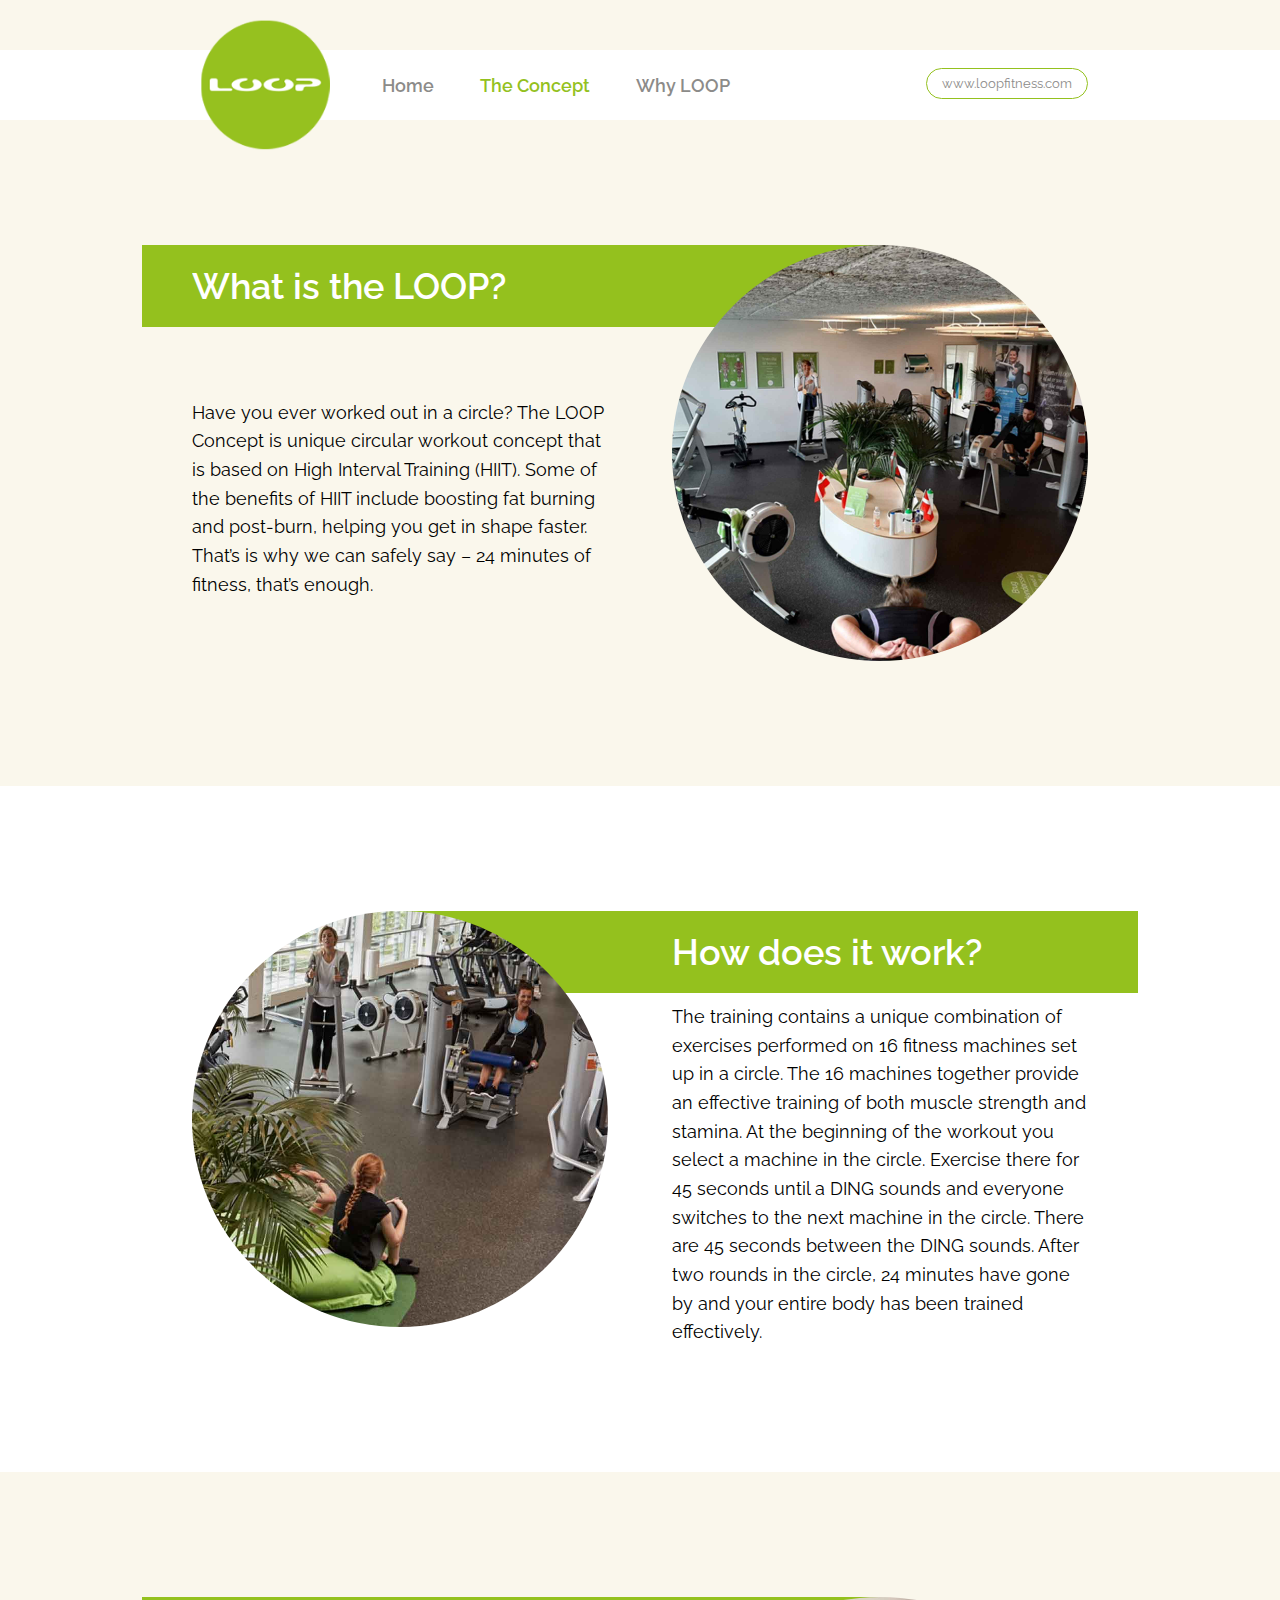
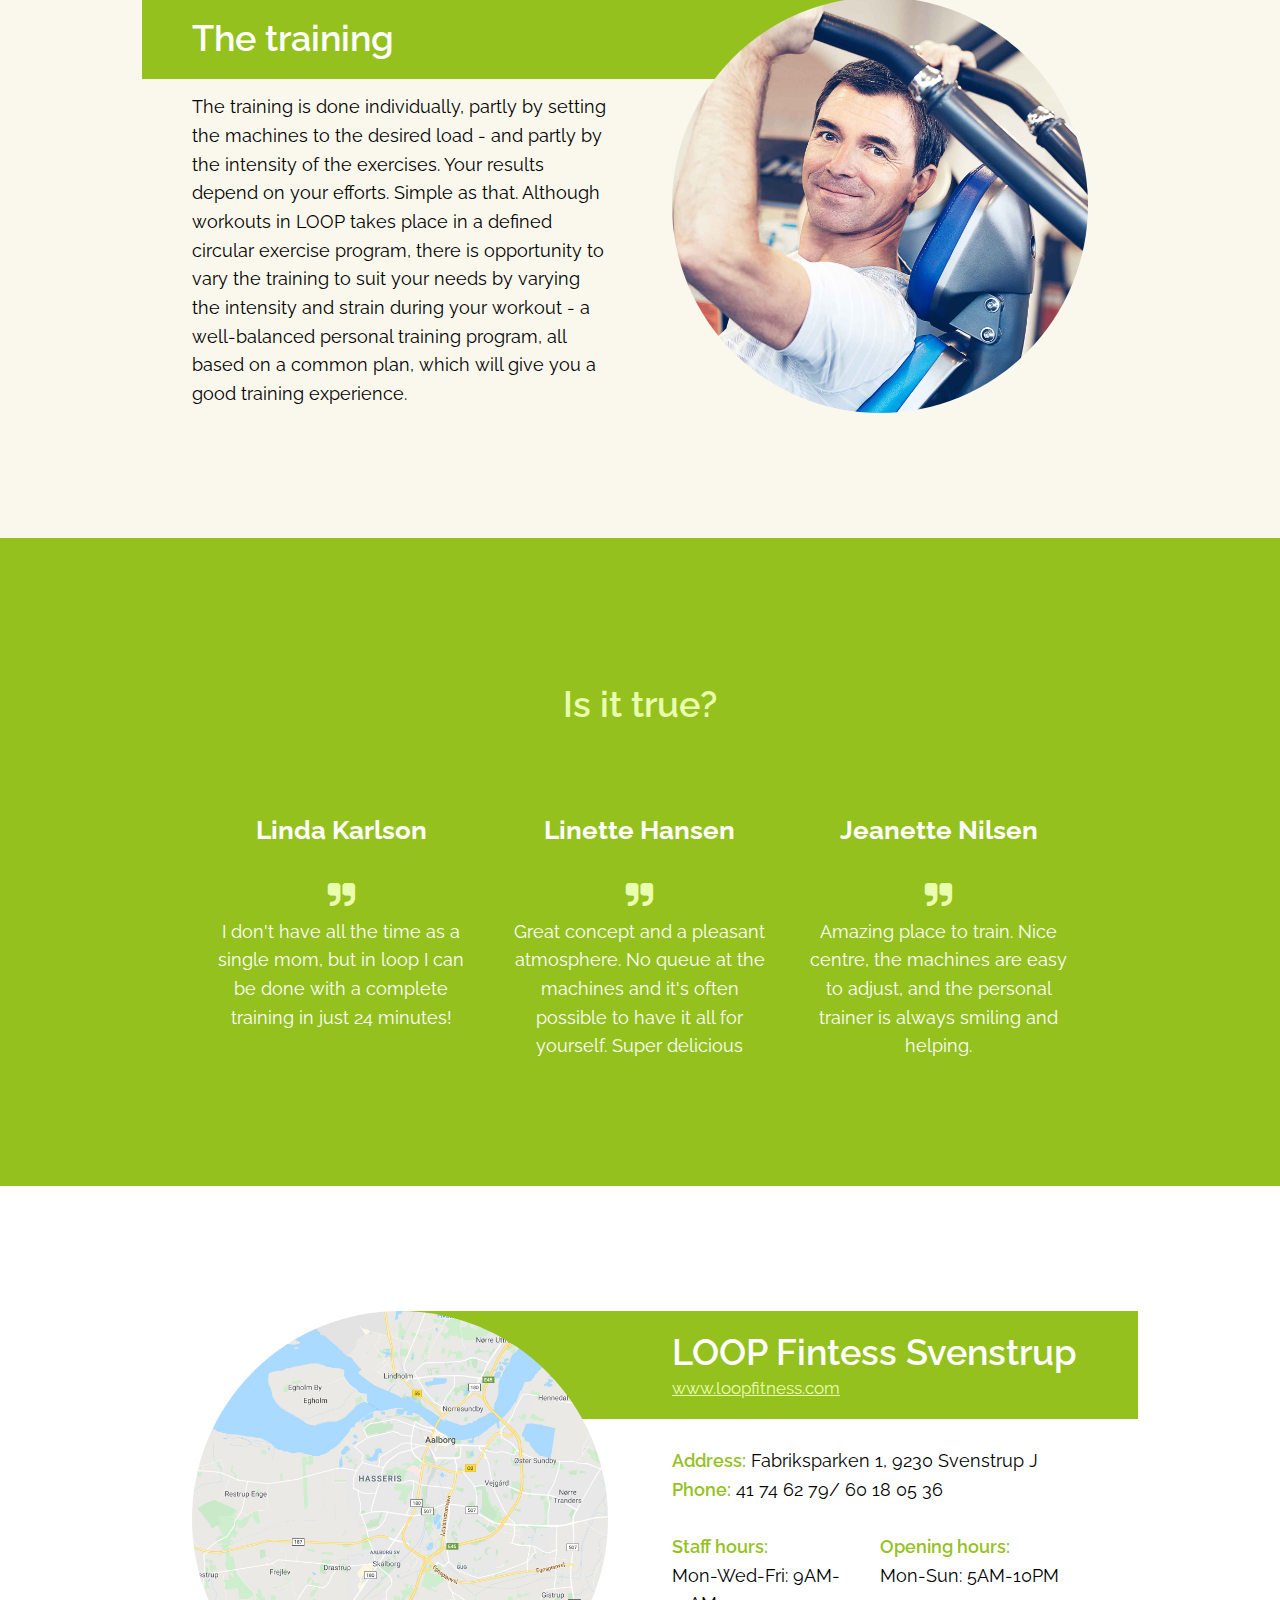
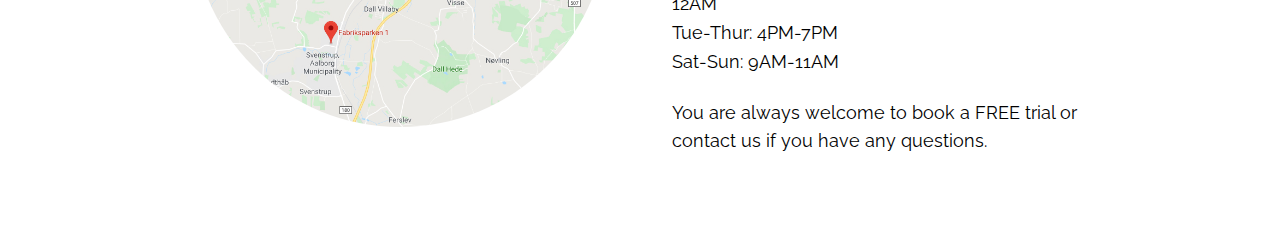
==== commit 6978bf7a: "Add assets folder" ====
--- a/concept.html
+++ b/concept.html
@@ -8,14 +8,14 @@
     <meta name="description"
         content="The 16 carefully selected machines provide an effective training of both muscle strength and fitness with our unique LOOP concept.">
     <link href="https://fonts.googleapis.com/css?family=Raleway:400,500,600,700&display=swap" rel="stylesheet">
-    <link href="./font-awesome/css/font-awesome.min.css" rel="stylesheet">
-    <link href="./styles.css" rel="stylesheet" type="text/css">
+    <link href="./assets/font-awesome/css/font-awesome.min.css" rel="stylesheet">
+    <link href="./assets/css/styles.css" rel="stylesheet" type="text/css">
     <title>LOOP Fitness Svenstrup</title>
 </head>
 
-<body>
+<body id="top">
     <header>
-        <img src="./images/loop_logo.png" alt="logo" class="logo">
+        <img src="./assets/images/loop_logo.png" alt="logo" class="logo">
         <nav>
             <ul>
                 <li><a href="index.html">Home</a></li>
@@ -31,7 +31,7 @@
         <header class="item-header">
             <h2 class="headline">What is the LOOP? </h2>
         </header>
-        <img src="./images/machines.jpg" alt="Loop person" class="item-image">
+        <img src="./assets/images/machines.jpg" alt="Loop person" class="item-image">
         <p class="item-paragraph">
             Have you ever worked out in a circle? The LOOP Concept is unique circular workout concept that is based on
             High Interval Training (HIIT). Some of the benefits of HIIT include boosting fat burning and post-burn,
@@ -43,7 +43,7 @@
         <header class="item-header">
             <h2 class="headline">How does it work? </h2>
         </header>
-        <img src="./images/howdoesitwork.jpg" alt="LOOP Concept" class="item-image">
+        <img src="./assets/images/howdoesitwork.jpg" alt="LOOP Concept" class="item-image">
         <p class="item-paragraph">
             The training contains a unique combination of exercises performed on 16 fitness machines set up in a circle.
             The 16 machines together provide an effective training of both muscle strength and stamina. At the beginning
@@ -57,7 +57,7 @@
         <header class="item-header">
             <h2 class="headline">The training</h2>
         </header>
-        <img src="./images/training.jpg" alt="Christmas" class="item-image">
+        <img src="./assets/images/training.jpg" alt="Christmas" class="item-image">
         <p class="item-paragraph">
             The training is done individually, partly by setting the machines to the desired load - and partly by the
             intensity of the exercises. Your results depend on your efforts. Simple as that.
@@ -69,7 +69,7 @@
     </section>
 
     <section class="grid-testimonials">
-        <h2 class="item-header headline">Is it true?</h3>
+        <h2 class="item-header headline">Is it true?</h2>
         <article class="item-testimonial-one">
             <header>
                 <h3>Linda Karlson</h3>
@@ -103,31 +103,34 @@
 
     <footer>
         <section class="flipped grid-footer">
-            <header class="item-header">
-                <h2 class="headline"> Where do I start</h2>
-                <a class="link" href="https://loopfitness.com/da/svenstrup-j/" target="_blank">LOOP Fitness Svenstrup</a>
-            </header>
-            <img src="./images/map.jpg" alt="LOOP Fitness Svenstrup map" class="item-image">
+            <div class="item-header">
+                <h2 class="headline"> LOOP Fintess Svenstrup</h2>
+                <a class="link" href="https://loopfitness.com/da/svenstrup-j/" target="_blank">www.loopfitness.com</a>
+            </div>
+            <img src="./assets/images/map.jpg" alt="LOOP Fitness Svenstrup map" class="item-image">
             <p class="item-address">
-                Adress: Fabriksparken 1, 9230 Svenstrup J
+                <span>Address:</span> Fabriksparken 1, 9230 Svenstrup J
                 <br>
-                Phone: 41 74 62 79/ 60 18 05 36
+                <span>Phone:</span> 41 74 62 79/ 60 18 05 36
             </p>
+            
+            <p class="item-staff-hours">
+                <span>Staff hours:</span> <br>
+                Mon-Wed-Fri: 9AM-12AM <br>
+                Tue-Thur: 4PM-7PM <br>
+                Sat-Sun: 9AM-11AM
+            </p>
+
             <p class="item-centre-hours">
-                Opening hours: <br>
-                Monday-Sunday <br>
-                5AM-10PM
+                <span>Opening hours: </span><br>
+                Mon-Sun: 5AM-10PM
             </p>
-            <p class="item-staff-hours">
-                Staff hours: <br>
-                8AM-10PM <br>
-                6PM-8PM
-            </p>
-            <p class="item-welcome">You are always welcome to book a FREE trial or contact us if you have any questions.
-            </p>
+
+            <p class="item-welcome">You are always welcome to book a FREE trial or contact us if you have any questions.</p>
         </section>
     </footer>
-    <script src="./scripts/main.js"></script>
+
+    <script src="./assets/scripts/main.js"></script>
 </body>
 
 </html>--- a/assets/css/styles.css
+++ b/assets/css/styles.css
@@ -0,0 +1,699 @@
+@charset "UTF-8";
+:root {
+    --lightyellow: #FAF7EC;
+    --green: #BFDA79;
+    --darkgreen: #94C11E;
+    --lightgreen: #e9ffaf;
+    --gray: #F5F5F5;
+    --darkgray: #8C8B89;
+    --white: #FFFFFF;
+    --black: #000000;
+    --red: #E20000;
+}
+
+* {
+    margin: 0;
+    padding: 0;
+    -webkit-box-sizing: border-box;
+            box-sizing: border-box;
+}
+
+html, body {
+    font-family: 'Raleway', sans-serif;
+}
+
+body {
+    background-color: var(--lightyellow);
+    min-height: 400px;
+    font-size: 22px;
+}
+
+p {
+    font-size: 1.1vw;
+    line-height: 1.6;
+}
+
+.headline {
+    font-size: 2.6vw;
+}
+
+body > header {
+    width: 100%;
+    margin-top: 50px;
+    position: relative;
+    grid-column-start: 2;
+    padding: 0 15vw;
+    grid-column-end: 3;
+    background: white;
+}
+
+nav {
+    height: 70px;
+    width: 100%;
+    background-color: var(--white);
+}
+
+nav ul {
+    list-style-type: none;
+    margin-left: 170px;
+    padding-top: 21px;
+}
+
+nav ul li {
+    display: inline;
+    margin: 0 20px;
+    position: relative;
+}
+
+nav ul li a {
+    text-decoration: none;
+    color: var(--darkgray);
+    font-size: 1vw;
+    font-weight: 600;
+    -webkit-transition: 0.15s ease-in-out;
+    transition: 0.15s ease-in-out;
+}
+
+nav ul li.active a {
+    color: var(--darkgreen);
+}
+
+nav ul li a:hover {
+    color: var(--darkgreen);
+}
+
+.logo {
+    top: -32px;
+    position: absolute;
+    width: 150px;
+    height: auto;
+    -webkit-transition: 0.15s ease-in-out;
+    transition: 0.15s ease-in-out;
+}
+
+#menuButton {
+    display: none;
+}
+
+.nav-btn {
+    position: absolute;
+    border: 1px solid var(--darkgreen);
+    border-radius: 30px;
+    text-align: center;
+    padding: 7px 15px;
+    font-family: Raleway, sans-serif;
+    color: var(--darkgray);
+    text-decoration: none;
+    right: 15vw;
+    top: 25%;
+    font-size: 1vw;
+    -webkit-transition: 0.5s;
+    transition: 0.5s;
+}
+
+.nav-btn:hover {
+    background-color: var(--darkgreen);
+    opacity: 70%;
+    color: #FFFFFF;
+}
+
+section {
+    padding: 150px 0;
+    position: relative;
+}
+
+/* default section */
+section p {
+    margin-top: 10px;
+    grid-column-start: 1;
+    grid-column-end: 2;
+}
+
+section .item-header {
+    color: white;
+    background-color: var(--darkgreen);
+    position: relative;
+    padding: 20px 0;
+}
+
+section .item-header::before, section .item-header::after {
+    content: ' ';
+    height: 100%;
+    background-color: var(--darkgreen);
+    position: absolute;
+    z-index: 100;
+} 
+
+section .item-header::before {
+    top: 0;
+    width: 50px;
+    left: -50px;
+}
+
+section .item-header::after {
+    width: 65%;
+    right: -65%;
+    top: 0;
+    z-index: 1;
+}
+
+section .headline {
+    position: relative;
+    font-weight: 600;
+    width: 100%;
+}
+
+section img {
+    width: 100%;
+    height: auto;
+    border-radius: 50%;
+    z-index: 150;
+    position: relative;
+}
+
+section .item-header .link {
+    color: var(--lightgreen);
+    -webkit-transition: 0.25s ease-in-out;
+    transition: 0.25s ease-in-out;
+    margin-top: 4px;
+    font-size: 1.3vw;
+}
+
+section .item-header .link:visited {
+    color: var(--lightgreen);
+}
+
+section .item-header .link:hover {
+    color: var(--white);
+}
+
+/* flipped section */
+section.flipped {
+    background-color: var(--white);
+}
+
+section.flipped img {
+    right: unset;
+    left: 0;
+}
+
+section.flipped .item-header {
+    padding: 20px 0;
+}
+
+section.flipped .item-header::before {
+    width: 55px;
+    left: unset;
+    right: -50px;
+}
+
+section.flipped .item-header::after {
+    right: unset;
+    left: -65%;
+}
+
+/* christmas section */
+
+.christmas .item-header {
+    background-color: #E20000;
+}
+
+.christmas .item-header::before,
+.christmas .item-header::after {
+    background-color: #E20000;
+}
+
+/*footer section*/
+
+footer section span {
+    color: var(--darkgreen);
+    font-weight: 600;
+}
+
+.flex-container {
+    display: -webkit-box;
+    display: -ms-flexbox;
+    display: flex;
+    margin-left: 34vw;
+}
+
+/* Grid */
+.item-image {
+    grid-area: image;
+}
+
+.item-paragraph {
+    grid-area: paragraph;
+}
+
+.item-header {
+    grid-area: header;
+    align-self: baseline;
+}
+
+.item-address {
+    grid-area: address;
+    align-self: center;
+}
+
+.item-centre-hours {
+    grid-area: centreHours;
+    align-self: center top;
+}
+
+.item-staff-hours {
+    grid-area: staffHours;
+}
+
+.item-welcome {
+    grid-area: welcome;
+    margin-top: 30px;
+}
+
+.item-testimonial-one {
+    grid-area: testimonial-one;
+}
+
+.item-testimonial-two {
+    grid-area: testimonial-two;
+}
+
+.item-testimonial-three {
+    grid-area: testimonial-three;
+}
+
+.grid-section {
+    display: grid;
+    grid-template-columns: 15vw 1fr 5vw 1fr 15vw;
+    grid-template-rows: auto auto;
+    grid-template-areas:
+        ". header . image ."
+        ". paragraph . image .";
+}
+
+.grid-section-flipped {
+    grid-template-areas: 
+    ". image . header ."
+    ". image . paragraph .";
+}
+
+.grid-footer {
+    display: grid;
+    grid-template-columns: 15vw 2fr 5vw 1fr 1fr 15vw;
+    grid-template-rows: auto 25% 35% auto;
+    grid-template-areas:
+        ". image . header header ."
+        ". image . address address. "
+        ". image . staffHours centreHours ."
+        ". image . welcome welcome .";
+}
+
+.grid-testimonials {
+    display: grid;
+    grid-template-columns: 15vw 1fr 1fr 1fr 15vw;
+    grid-template-rows: auto auto;
+    grid-template-areas:
+        ". header header header ."
+        ". testimonial-one testimonial-two testimonial-three .";
+    background-color: var(--darkgreen);
+}
+
+.grid-testimonials article .item-header::before,
+.grid-testimonials article .item-header::after {
+    display: none;
+    background-color: transparent;
+}
+
+.grid-testimonials article {
+    text-align: center;
+    color: var(--white);
+    display: grid;
+    display: -webkit-box;
+    display: -ms-flexbox;
+    display: flex;
+    -webkit-box-orient: vertical;
+    -webkit-box-direction: normal;
+        -ms-flex-direction: column;
+            flex-direction: column;
+}
+
+.grid-testimonials article i {
+    color: var(--lightgreen);
+    margin: 40px 0 0 0;
+}
+
+.grid-testimonials article .item-header {
+    background-color: transparent;
+}
+
+.grid-testimonials .item-header {
+    text-align: center;
+    color: var(--lightgreen);
+    margin-bottom: 70px;
+}
+
+section.grid-testimonials .item-header::before, section.grid-testimonials .item-header::after {
+    display: none;
+}
+
+.grid-testimonials article p {
+    padding: 0 20px;
+}
+
+/*Small laptops & bigger tablets*/
+@media (min-width: 1024px) and (max-width: 1440px) {
+    section {
+        padding: 125px 0;
+        position: relative;
+    }
+
+    p {
+        font-size: 1.4vw;
+        line-height: 1.6;
+    }
+
+    nav ul li a {
+        font-size: 1.4vw;
+    }
+}
+
+/*Tablets*/
+@media (min-width: 768px) and (max-width: 1024px) {
+    nav {
+        display: -webkit-box;
+        display: -ms-flexbox;
+        display: flex;
+        -webkit-box-pack: end;
+            -ms-flex-pack: end;
+                justify-content: flex-end;
+        margin-left: 0;
+    }
+
+    nav ul li a {
+        font-size: 1.8vw;
+    }
+
+    nav ul li:last-child {
+        margin-right: 0;
+    }
+
+    .nav-btn {
+        display: none;
+    }
+    
+    p {
+        font-size: 1.6vw;
+        line-height: 1.6;
+    }
+    
+    section article .item-header::before {
+        width: 50px;
+    } 
+    
+    section.flipped .item-header::before {
+        width: 32px;
+        left: unset;
+        right: -30px;
+    }
+
+    section .item-header::before {
+        width: 32px;
+        left: -30px;
+    }
+    
+    section {
+        padding: 125px 0;
+        position: relative;
+    }
+}
+
+/* common tablets - small laptops */
+@media (min-width: 768px) and (max-width: 1440px) {
+    .headline {
+        font-size: 2.8vw;
+        z-index: 10;
+    }
+
+    .link {
+        position: relative;
+        z-index: 10;
+    }
+}
+
+/*Phones & phablets*/
+@media (max-width: 768px) {
+    .grid-section {
+        display: grid;
+        grid-template-columns: 10vw 1fr 10vw;
+        grid-template-rows: auto auto auto;
+        grid-template-areas:
+            ". header ."
+            ". image ."
+            ". paragraph .";
+    }
+
+    .grid-footer {
+        display: grid;
+        grid-template-columns: 8vw 1fr 1fr 8vw;
+        grid-template-rows: repeat(5, auto);
+        grid-template-areas:
+            ". header header ."
+            ". image image ."
+            ". address address ."
+            ". centreHours staffHours ."
+            ". welcome welcome .";
+    }
+
+    .grid-testimonials {
+        grid-template-columns: 10vw 1fr 10vw;
+        grid-column-gap: 0;
+        grid-template-rows: auto auto auto auto;
+        grid-template-areas:
+            ". header ."
+            ". testimonial-one ."
+            ". testimonial-two ."
+            ". testimonial-three .";
+        background-color: var(--darkgreen);
+    }
+
+    .grid-testimonials article {
+        margin: 20px 0;
+    }
+
+    .grid-testimonials article header {
+        color: var(--white);
+    }
+
+    .grid-testimonials article header h3 {
+        font-size: 4.4vw;
+    }
+
+    .grid-testimonials article p {
+        margin-top: 0;
+    }
+
+    .grid-testimonials article header .fa {
+        position: relative;
+        margin: 40px 0 0 0;
+    }
+
+    .grid-testimonials .item-header {
+        margin: 20px 0;
+    }
+
+    body > header {
+        margin: 60px 0;
+    }
+
+    .item-address,
+    .item-welcome {
+        text-align: center;
+    }
+
+    section .item-header .link {
+        color: var(--darkgray);
+        margin: 10px 0;
+        font-size: 4vw;
+    }
+
+    section .item-header .link:visited {
+        color: var(--darkgray);
+    }
+
+    section .item-header::before, 
+    section .item-header::after {
+        display: none;
+    }
+    
+    section.christmas .item-header {
+        background: transparent;
+        color: var(--red);
+    }
+
+    section .item-header {
+        background: transparent;
+        color: var(--darkgreen);
+        margin-bottom: 20px;
+    }
+
+    section, section.flipped {
+        padding: 20px 0;
+    }
+
+    .headline {
+        font-size: 6vw;
+        line-height: 1.2;
+        text-align: center;
+    }
+
+    section article .item-header,
+    section.flipped .item-header {
+        padding: 20px 0;
+        width: 100%;
+        color: var(--darkgreen);
+        background: transparent;
+        text-align: center;
+    }
+
+    .christmas article .item-header {
+        background: transparent;
+        color: var(--red);
+    }
+
+    section article .item-header .link,
+    section article .item-header .link:visited {
+        color: var(--darkgray);
+        font-size: 4vw;
+    }
+    
+
+    section img {
+        width: 70%;
+        margin: 0 15%;
+        position: relative;
+    }
+
+    section p {
+        width: 100%;
+        margin: 40px 0 20px 0;
+        font-size: 3vw;
+    }
+
+    section article header::before {
+        display: none;
+    }
+
+    .logo {
+        width: 100px;
+        left: 10vw;
+        top: -21px;
+        margin: 0;
+    }
+
+    .nav-btn {
+        display: none;
+    }
+
+    #menuButton {
+        display: block;
+    }
+    
+    header #menuButton {
+        position: absolute;
+        right: 10vw;
+        top: 14px;
+        color: var(--darkgray);
+    }
+    
+    header nav {
+        background-color: var(--white);
+        height: 50px;
+        -webkit-transition: 0.15s ease-out;
+        transition: 0.15s ease-out;
+        -webkit-box-pack: center;
+            -ms-flex-pack: center;
+                justify-content: center;
+    }
+    
+    header nav ul {
+        text-align: center;
+        list-style-type: none;
+        padding: 15px 0 0 0;
+        margin: 0;
+    }
+    
+    header nav.active {
+        height: 200px;
+    }
+    
+    header nav ul li {
+        opacity: 0;
+        margin: 20px 0;
+        display: block;
+        pointer-events: none;
+    }
+
+    header nav ul li:first-child {
+        margin-top: 0;
+    }
+
+    header nav ul li:last-child {
+        margin-bottom: 0;
+    }
+    
+    header nav.active ul li {
+        opacity: 1;
+        -webkit-transition: 0.25s ease-in-out;
+        transition: 0.25s ease-in-out;
+        pointer-events: all;
+    }
+    
+    header nav ul li.active {
+        color: var(--darkgreen);
+    }
+
+    header nav.active ul li::after {
+        opacity: 1;
+    }
+    
+    header nav ul li::after {
+        content: ' ';
+        display: block;
+        height: 2px;
+        width: 50px;
+        background-color: var(--darkgreen);
+        margin-left: calc(50% - 25px);
+        margin-top: 21px;
+        -webkit-transition: 0.15s ease-in-out;
+        transition: 0.15s ease-in-out;
+        opacity: 0;
+    }
+    
+    header nav ul li:last-child::after {
+        content: ' ';
+        display: none;
+    }
+
+    header nav ul li a {
+        font-size: 3.2vw;
+    }
+
+    footer section .item-header .headline {
+        margin-bottom: 20px;
+    }
+}
+
+@media (max-width: 475px) {
+    header nav ul li a {
+        font-size: 4vw;
+    }
+
+    section p {
+        font-size: 3.4vw;
+    }
+
+    .logo.small {
+        width: 60px;
+        top: 4px;
+    }
+}